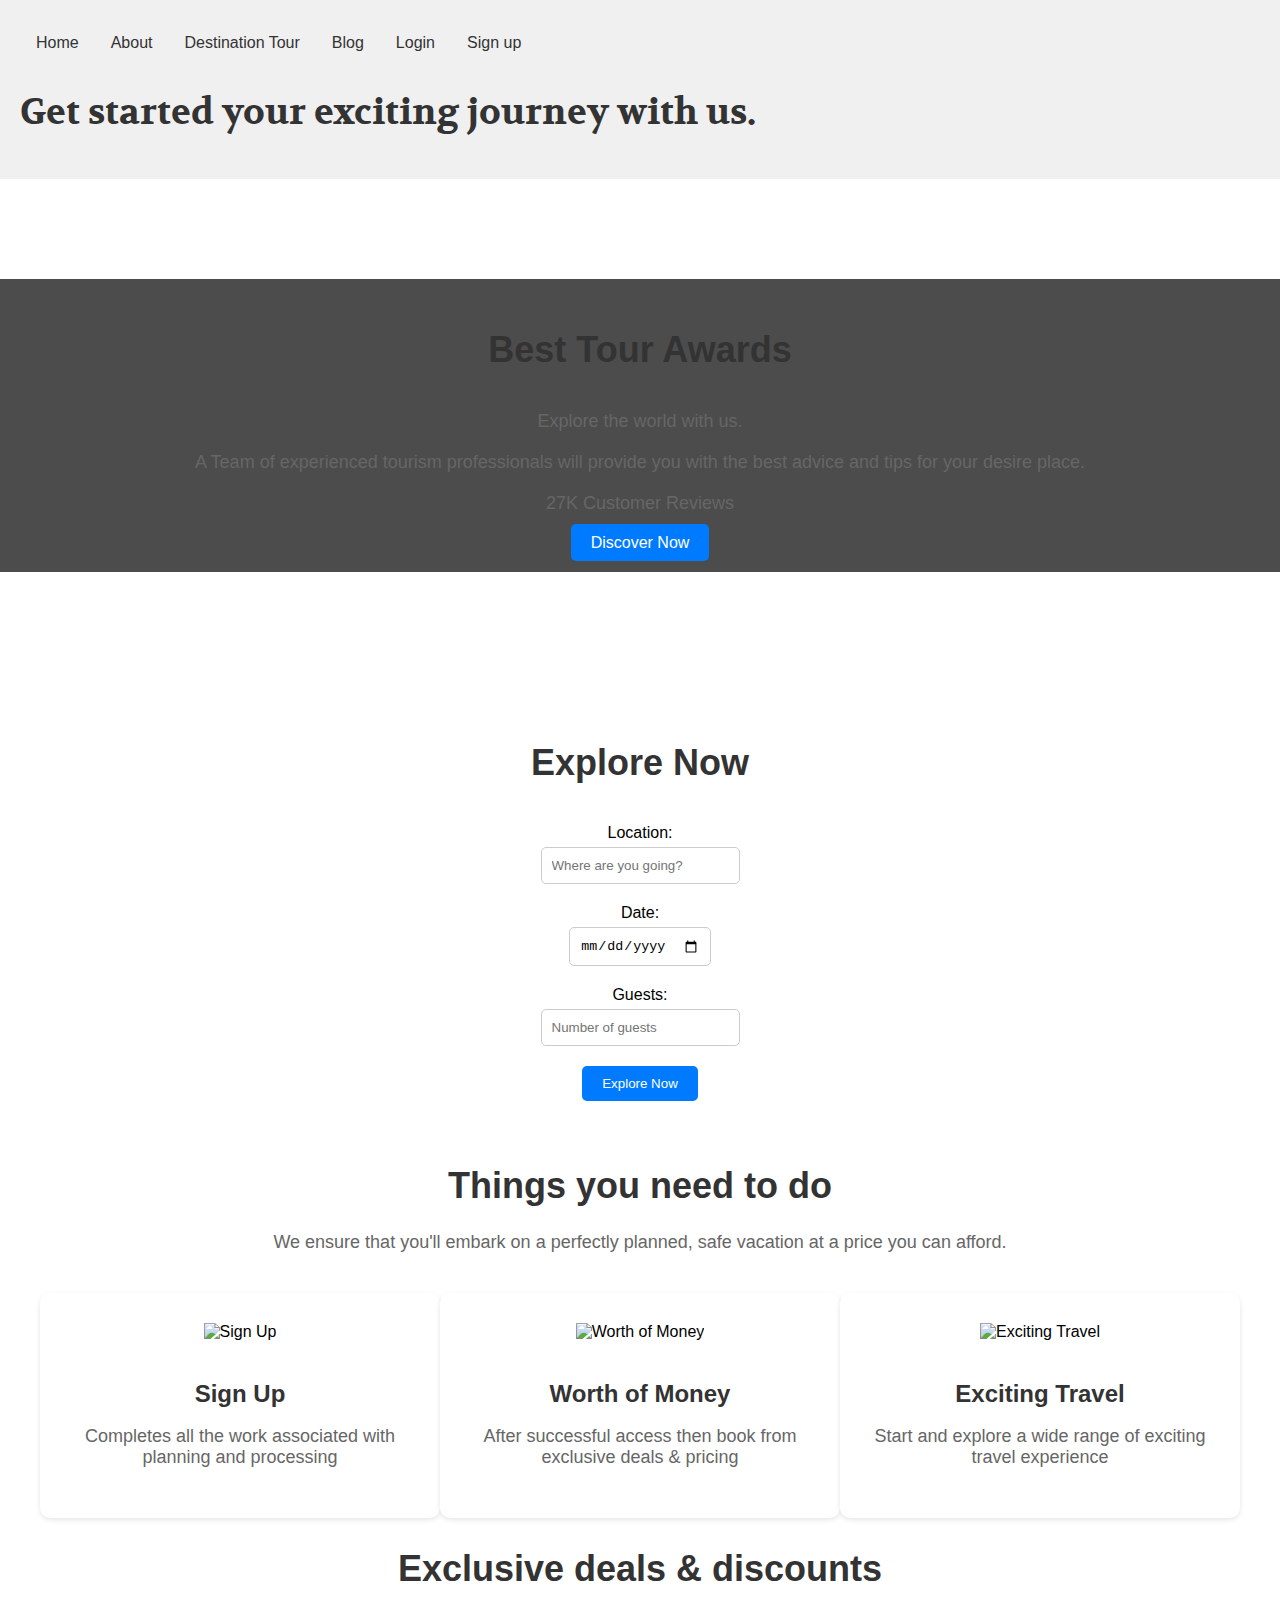
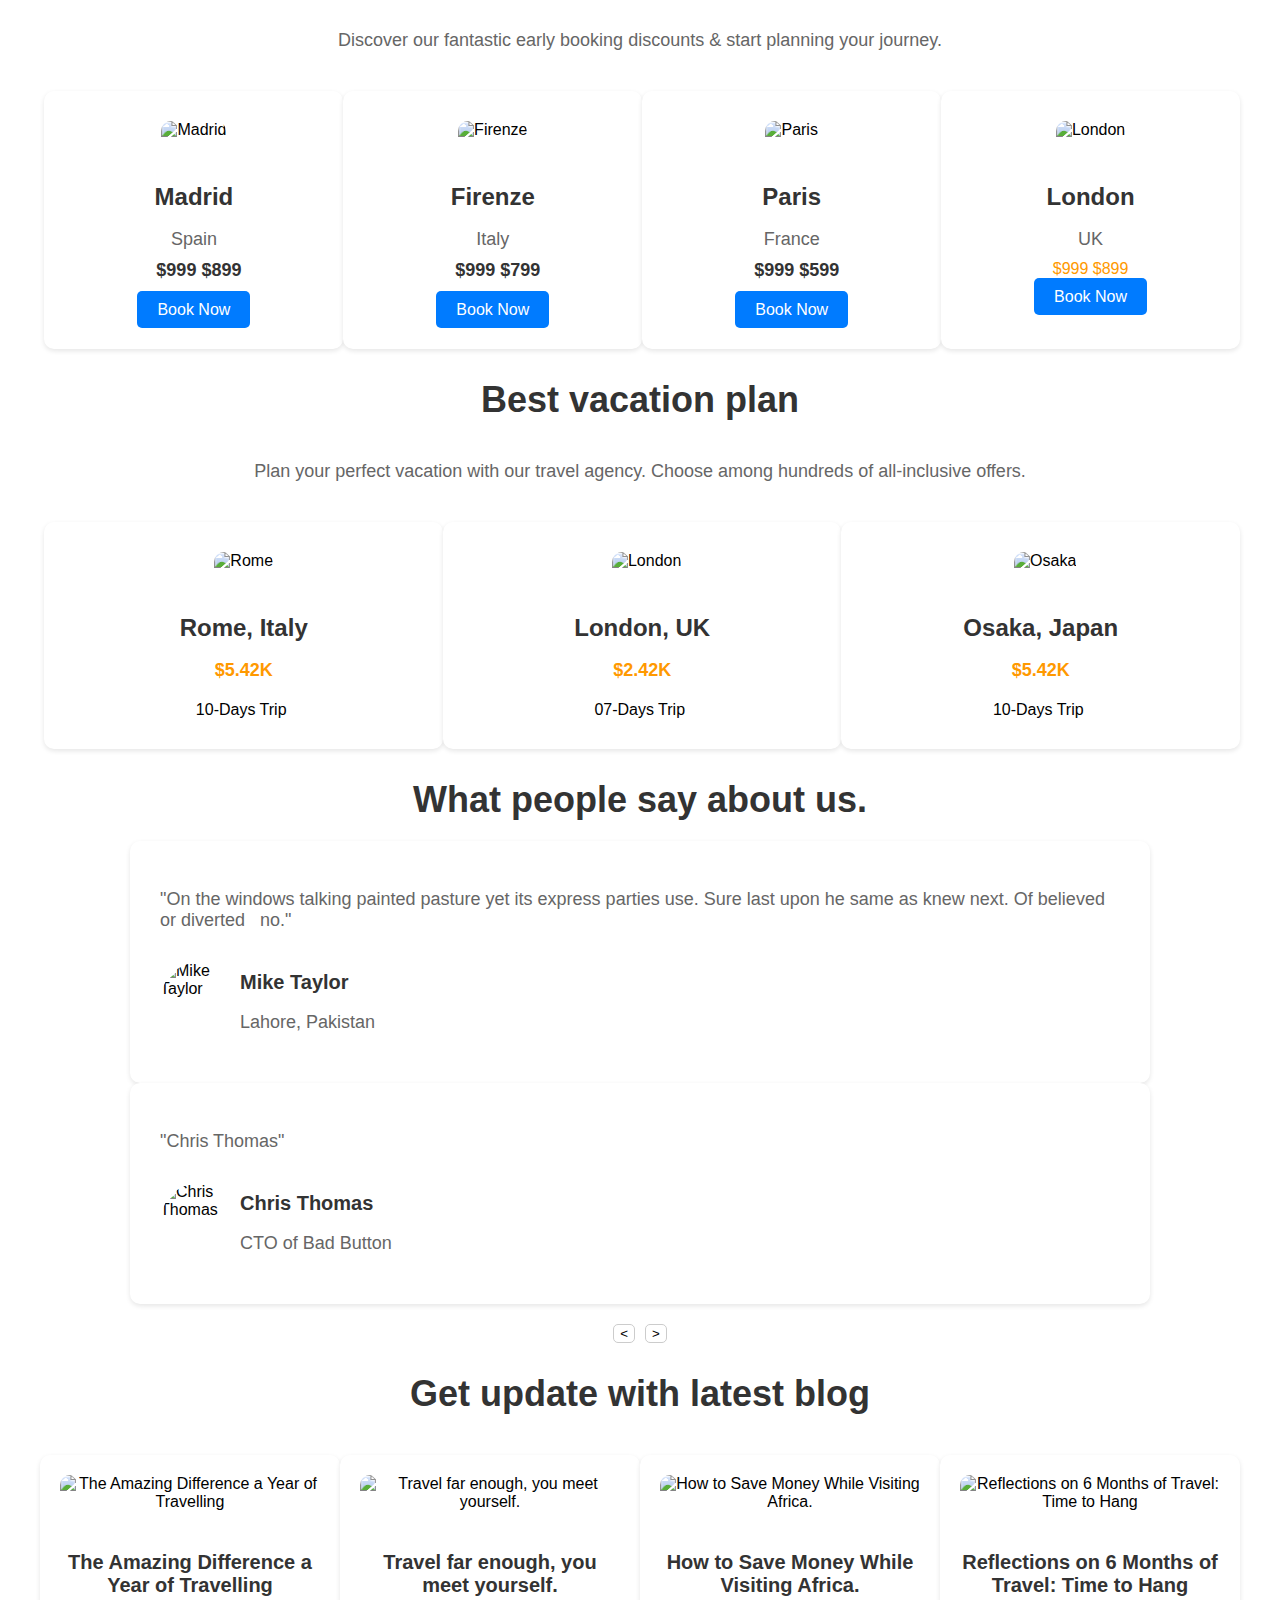
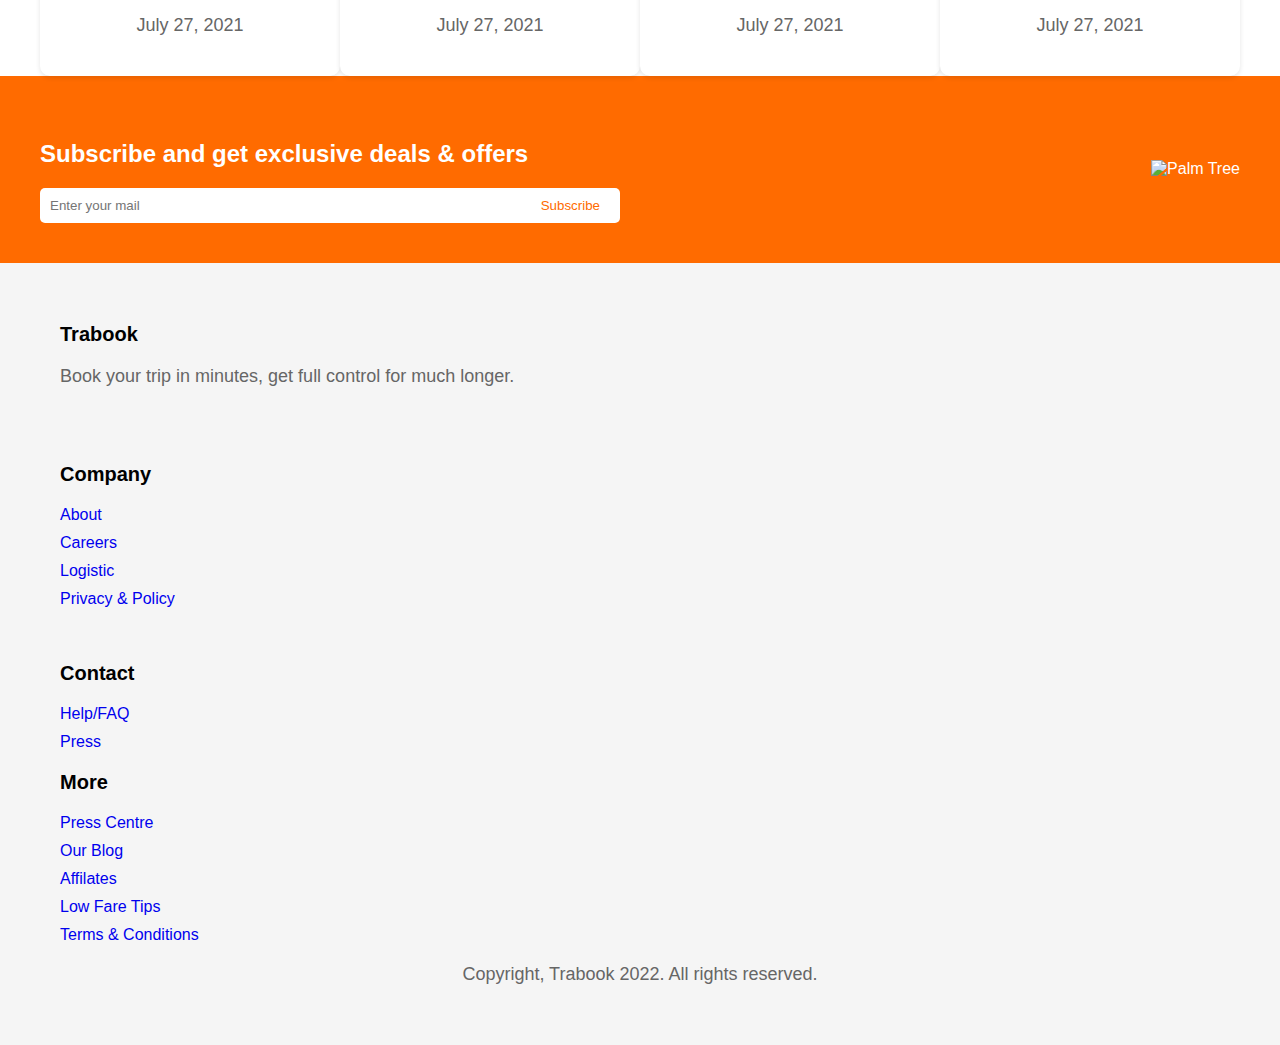
==== Travel-Landing.html @ ea7c5e72 "first commit" ====
<!DOCTYPE html>
<html lang="en">
<head>
    <meta charset="UTF-8">
    <meta name="viewport" content="width=device-width, initial-scale=1.0">
    <title>Travel Website</title>
    <link rel="preconnect" href="https://fonts.googleapis.com">
<link rel="preconnect" href="https://fonts.gstatic.com" crossorigin>
<link href="https://fonts.googleapis.com/css2?family=Volkhov:ital,wght@0,400;0,700;1,400;1,700&display=swap" rel="stylesheet">
    <link rel="stylesheet" href="style1.css">
</head>
<body>
    <header>
        <nav>
            <ul>
                <li><a href="#">Home</a></li>
                <li><a href="#">About</a></li>
                <li><a href="#">Destination Tour</a></li>
                <li><a href="#">Blog</a></li>
                <li><a href="#">Login</a></li>
                <li><a href="#">Sign up</a></li>
            </ul>
        </nav>
        <h1>Get started your exciting journey with us.</h1>
    </header>

    <section class="hero">
        <div class="hero-content">
            <h2>Best Tour Awards</h2>
            <p>Explore the world with us.</p>
            <p>A Team of experienced tourism professionals will provide you with the best advice and tips for your desire place.</p>
            <div class="stats">
                <p>27K Customer Reviews</p>
            </div>
            <a href="#" class="button">Discover Now</a>
        </div>
    </section>

    <section class="explore">
        <h2>Explore Now</h2>
        <div class="explore-item">
            <label for="location">Location:</label>
            <input type="text" id="location" placeholder="Where are you going?">
        </div>
        <div class="explore-item">
            <label for="date">Date:</label>
            <input type="date" id="date" placeholder="When you will go?">
        </div>
        <div class="explore-item">
            <label for="guests">Guests:</label>
            <input type="number" id="guests" placeholder="Number of guests">
        </div>
        <button>Explore Now</button>
    </section>

    

    <div class="container">
        <h1>Things you need to do</h1>
        <p>We ensure that you'll embark on a perfectly planned, safe vacation at a price you can afford.</p>
    
        <div class="card-container">
          <div class="card">
            <img src="sign-up-icon.svg" alt="Sign Up">
            <h2>Sign Up</h2>
            <p>Completes all the work associated with planning and processing</p>
          </div>
          <div class="card">
            <img src="worth-of-money-icon.svg" alt="Worth of Money">
            <h2>Worth of Money</h2>
            <p>After successful access then book from exclusive deals & pricing</p>
          </div>
          <div class="card">
            <img src="exciting-travel-icon.svg" alt="Exciting Travel">
            <h2>Exciting Travel</h2>
            <p>Start and explore a wide range of exciting travel experience</p>
          </div>
        </div>
      </div>



      <div class="container1">
        <h2>Exclusive deals & discounts</h2>
        <p>Discover our fantastic early booking discounts & start planning your journey.</p>
    
        <div class="card-container1">   
    
          <div class="card1">
            <img src="madrid.jpg" alt="Madrid">
            <h3>Madrid</h3>
            <p>Spain</p>
            <div class="rating1">
              <i class="fa fa-star"></i>
              <i class="fa fa-star"></i>
              <i class="fa fa-star"></i>
              <i class="fa fa-star"></i>
              <i class="fa fa-star-half-o"></i>
            </div>
            <div class="price">   
    
              <span>$999</span>
              <span>$899</span>
            </div>
            <a href="#" class="button">Book Now</a>
          </div>
    
          <div class="card1">
            <img src="firenze.jpg" alt="Firenze">
            <h3>Firenze</h3>
            <p>Italy</p>
            <div class="rating1">
              <i class="fa fa-star"></i>
              <i class="fa fa-star"></i>
              <i class="fa fa-star"></i>
              <i class="fa fa-star"></i>
              <i class="fa fa-star-half-o"></i>
            </div>
            <div class="price">   
    
              <span>$999</span>
              <span>$799</span>
            </div>
            <a href="#" class="button">Book Now</a>
          </div>
    
          <div class="card1">
            <img src="paris.jpg" alt="Paris">
            <h3>Paris</h3>
            <p>France</p>
            <div class="rating1">
              <i class="fa fa-star"></i>
              <i class="fa fa-star"></i>
              <i class="fa fa-star"></i>
              <i class="fa fa-star"></i>
              <i class="fa fa-star-half-o"></i>
            </div>
            <div class="price">   
    
              <span>$999</span>
              <span>$599</span>
            </div>
            <a href="#" class="button">Book Now</a>
          </div>
    
          <div class="card1">
            <img src="london.jpg" alt="London">
            <h3>London</h3>
            <p>UK</p>
            <div class="rating1">
              <span>$999</span>
              <span>$899</span>
            </div>
            <a href="#" class="button">Book Now</a>
          </div>
        </div>
      </div>


      <div class="container2">
        <h2>Best vacation plan</h2>
        <p>Plan your perfect vacation with our travel agency. Choose among hundreds of all-inclusive offers.</p>
    
        <div class="card-container2">   
    
          <div class="card2">
            <img src="rome.jpg" alt="Rome">
            <h3>Rome, Italy</h3>
            <p>$5.42K</p>
            <div class="details">
              <i class="fa fa-plane"></i> 10-Days Trip
              <div class="rating2">
                <i class="fa fa-star"></i>
                <i class="fa fa-star"></i>
                <i class="fa fa-star"></i>
                <i class="fa fa-star"></i>
                <i class="fa fa-star-half-o"></i>
              </div>
            </div>
          </div>
    
          <div class="card2">   
    
            <img src="london.jpg" alt="London">
            <h3>London, UK</h3>
            <p>$2.42K</p>
            <div class="details">
              <i class="fa fa-plane"></i> 07-Days Trip
              <div class="rating2">
                <i class="fa fa-star"></i>
                <i class="fa fa-star"></i>
                <i class="fa fa-star"></i>
                <i class="fa fa-star"></i>
                <i class="fa fa-star-half-o"></i>
              </div>
            </div>
          </div>
    
          <div class="card2">   
    
            <img src="osaka.jpg" alt="Osaka">
            <h3>Osaka, Japan</h3>
            <p>$5.42K</p>
            <div class="details">
              <i class="fa fa-plane"></i> 10-Days Trip
              <div class="rating2">
                <i class="fa fa-star"></i>
                <i class="fa fa-star"></i>
                <i class="fa fa-star"></i>
                <i class="fa fa-star"></i>
                <i class="fa fa-star-half-o"></i>
              </div>
            </div>
          </div>
        </div>
      </div>


      <div class="container3">
        <h2>What people say about us.</h2>
    
        <div class="testimonial">
          <div class="testimonial-text">
            <p>"On the windows talking painted pasture yet its express parties use. Sure last upon he same as knew next. Of believed or diverted   
     no."</p>
          </div>
          <div class="testimonial-author">
            <img src="mike-taylor.jpg" alt="Mike Taylor">
            <div class="author-info">
              <h3>Mike Taylor</h3>
              <p>Lahore, Pakistan</p>
            </div>
          </div>
        </div>
    
        <div class="testimonial">
          <div class="testimonial-text">
            <p>"Chris Thomas"</p>
          </div>
          <div class="testimonial-author">
            <img src="chris-thomas.jpg" alt="Chris Thomas">
            <div class="author-info">
              <h3>Chris Thomas</h3>
              <p>CTO of Bad Button</p>
            </div>
          </div>
        </div>
    
        <div class="pagination">
          <button class="prev">&lt;</button>
          <button class="next">&gt;</button>
        </div>
      </div>



      <div class="container4">
        <h2>Get update with latest blog</h2>
    
        <div class="blog-posts">
          <div class="blog-post">
            <img src="image1.jpg" alt="The Amazing Difference a Year of Travelling">
            <h3>The Amazing Difference a Year of Travelling</h3>
            <p>July 27, 2021</p>
          </div>
    
          <div class="blog-post">
            <img src="image2.jpg" alt="Travel far enough, you meet yourself.">
            <h3>Travel far enough, you meet yourself.</h3>
            <p>July 27, 2021</p>
          </div>
    
          <div class="blog-post">
            <img src="image3.jpg" alt="How to Save Money While Visiting Africa.">
            <h3>How to Save Money While Visiting Africa.</h3>
            <p>July 27, 2021</p>
          </div>
    
          <div class="blog-post">
            <img src="image4.jpg" alt="Reflections on 6 Months of Travel: Time to Hang">
            <h3>Reflections on 6 Months of Travel: Time to Hang</h3>
            <p>July 27, 2021</p>
          </div>
        </div>
      </div>

      <header class="header1">
        <div class="subscribe-banner">
          <div class="banner-content">
            <h3>Subscribe and get exclusive deals & offers</h3>
            <form>
              <input type="email" placeholder="Enter your mail">
              <button type="submit">Subscribe</button>
            </form>
          </div>
          <div class="banner-image">
            <img src="palm-tree.png" alt="Palm Tree">
          </div>
        </div>
      </header>
    
      <footer>
        <div class="container5">
          <div class="footer-section">
            <h3>Trabook</h3>
            <p>Book your trip in minutes, get full control for much longer.</p>
            <div class="social-icons">
              <a href="#"><i class="fab fa-facebook-f"></i></a>
              <a href="#"><i class="fab fa-twitter"></i></a>
              <a href="#"><i class="fab fa-instagram"></i></a>   
    
            </div>
          </div>
    
          <div class="footer-section">   
    
            <h3>Company</h3>
            <ul>
              <li><a href="#">About</a></li>
              <li><a href="#">Careers</a></li>
              <li><a href="#">Logistic</a></li>
              <li><a href="#">Privacy & Policy</a></li>
            </ul>
          </div>
    
          <div class="footer-section">   
    
            <h3>Contact</h3>
            <ul>
              <li><a href="#">Help/FAQ</a></li>
              <li><a href="#">Press</a></li>
            </ul>
          </div>
    
          <div class="footer-section">
            <h3>More</h3>
            <ul>
              <li><a href="#">Press Centre</a></li>
              <li><a href="#">Our Blog</a></li>
              <li><a href="#">Affilates</a></li>
              <li><a href="#">Low Fare Tips</a></li>
              <li><a href="#">Terms & Conditions</a></li>
            </ul>
          </div>
    
          <div class="copyright">
            <p>Copyright, Trabook 2022. All rights reserved.</p>
          </div>
        </div>
      </footer>

</body>
</html>
---- style1.css ----
/* Basic Styling */
body {
    font-family: Arial, sans-serif;
    margin: 0;
    padding: 0;
}

header {
    background-color: #f0f0f0;
    padding: 20px;
}
header h1{
    font-family: "Volkhov", serif;
}
nav {

}
nav ul {
    list-style: none;
    margin: 0;
    padding: 0;
    overflow: hidden;
}

nav li {
    float: left;
}

nav a {
    display: block;
    color: #333;
    text-align: center;
    padding: 14px 16px;
    text-decoration: none;
}

.hero {
    background-image: url('your-hero-image.jpg'); /* Replace with your image */
    background-size: cover;
    background-position: center;
    padding: 100px 0;
    text-align: center;
    color: #fff;
}

.hero-content {
    background-color: rgba(0, 0, 0, 0.7);
    padding: 20px;
}

.stats {
    margin-top: 20px;
}

.button {
    background-color: #007bff;
    color: #fff;
    padding: 10px 20px;
    border: none;
    border-radius: 5px;
    text-decoration: none;
}

.explore {
    padding: 40px;
    text-align: center;
}

.explore-item {
    margin-bottom: 20px;
}

.explore-item label {
    display: block;
    margin-bottom: 5px;
}

.explore-item input {
    padding: 10px;
    border: 1px solid #ccc;
    border-radius: 5px;
}

.explore button {
    background-color: #007bff;
    color: #fff;
    padding: 10px 20px;
    border: none;
    border-radius: 5px;
    cursor: pointer;
}
.container {
    max-width: 1200px;
    margin: 0 auto;
    padding:   
   40px;
    text-align: center;
  }
  
  h1 {
    font-size: 36px;
    font-weight: bold;
    color: #333;
  }
  
  p {
    font-size: 18px;
    color: #666;
    margin-bottom: 20px;
  }
  
  .card-container {
    display: flex;
    justify-content: space-between;
    margin-top: 40px;
  }
  
  .card {
    background-color: #fff;
    border-radius: 10px;
    box-shadow: 0 2px 5px rgba(0, 0, 0, 0.1);
    padding: 30px;
    text-align: center;
    width: 30%;
  }
  
  .card img {
    width: 80px;
    height: 80px;
    margin-bottom: 20px;
  }
  
  .card h2 {
    font-size: 24px;
    font-weight: bold;
    color: #333;
    margin-bottom: 10px;
  }



    .container1 {
    max-width: 1200px;
    margin: 0 auto;
    padding:   
   40px;
    text-align: center;
  }
  .container1 h2 {
    font-size: 36px;
    font-weight: bold;
    color: #333;
  }

  .container1 p {
    font-size: 18px;
    color: #666;
    margin-bottom: 20px;
  }
  .card-container1 {
    display: flex;
    justify-content: space-between;
    margin-top: 40px;
  }
  
  .card1 {
    background-color: #fff;
    border-radius: 10px;
    box-shadow: 0 2px 5px rgba(0, 0, 0, 0.1);
    padding: 30px;
    text-align: center;
    width: 23%;
  }
  .card1 img {
    width: 100%;
    height: 200px;
    object-fit: cover;
    border-radius: 10px 10px 0 0;
    margin-bottom: 20px;
  }
  
  .card1 h3 {
    font-size: 24px;
    font-weight: bold;
    color: #333;
    margin-bottom: 10px;
  }
  
  .card1 p {
    color: #666;
    margin-bottom: 10px;
  }
  
  .rating1 {
    color: #ff9900;
    margin-bottom: 10px;
  }
  
  .price {
    font-size: 18px;
    font-weight: bold;
    color: #333;
    margin-bottom: 20px;
  }



  .container2 {
    max-width: 1200px;
    margin: 0 auto;
    padding:   
   40px;
    text-align: center;
  }
  
  .container2  h2 {
    font-size: 36px;
    font-weight: bold;
    color: #333;
  }
  
  .container2  p {
    font-size: 18px;
    color: #666;
    margin-bottom: 20px;
  }
  
  .card-container2 {
    display: flex;
    justify-content: space-between;
    margin-top: 40px;
  }
  
  .card2 {
    background-color: #fff;
    border-radius: 10px;
    box-shadow: 0 2px 5px rgba(0, 0, 0, 0.1);
    padding: 30px;
    text-align: center;
    width: 30%;
  }
  
  .card2 img {
    width: 100%;
    height: 200px;
    object-fit: cover;
    border-radius: 10px 10px 0 0;
    margin-bottom: 20px;
  }
  
  .card2 h3 {
    font-size: 24px;
    font-weight: bold;
    color: #333;
    margin-bottom: 10px;
  }
  
  .card2 p {
    font-size: 18px;
    font-weight: bold;
    color: #ff9900;
    margin-bottom: 20px;
  }
  
  .details {
    display: flex;
    justify-content: space-between;
    align-items: center;
  }
  
  .details i {
    color: #666;
    margin-right: 5px;
  }
  
  .rating2 {
    color: #ff9900;
  }
  
  .rating2 i {
    margin-right: 2px;
  }



  .container3 {
    max-width: 1200px;
    margin: 0 auto;
    padding:   
   40px;
    text-align: center;
  }
  
  .container3 h2 {
    font-size: 36px;
    font-weight: bold;
    color: #333;
    margin-bottom: 20px;
  }
  
  .testimonial {
    background-color: #fff;
    border-radius: 10px;
    box-shadow: 0 2px 5px rgba(0, 0, 0, 0.1);
    padding: 30px;
    text-align: left;
    width: 80%;
    margin: 0 auto;
  }
  
  .testimonial-text {
    margin-bottom: 20px;
  }
  
  .testimonial-text p {
    font-size: 18px;
    color: #666;
  }
  
  .testimonial-author {
    display: flex;
    align-items: center;
  }
  
  .testimonial-author img {
    width: 80px;
    height: 80px;
    border-radius: 50%;
    margin-right:   
   20px;
  }
  
  .author-info h3 {
    font-size: 20px;
    font-weight: bold;
    color: #333;
    margin-bottom: 5px;
  }
  
  .author-info p {
    color: #666;
  }
  
  .pagination {
    display: flex;
    justify-content: center;
    margin-top: 20px;
  }
  
  .pagination button {
    background-color: #fff;
    border: 1px solid #ccc;
    border-radius: 5px;   
     padding: 10px 20px;
    cursor: pointer;
    margin: 0 5px;
  }
  
  .pagination button:hover {
    background-color: #f0f0f0;
  }



  .container4 {
    max-width: 1200px;
    margin: 0 auto;
    padding:   
   40px;
    text-align: center;
  }
  
  h2 {
    font-size: 36px;
    font-weight: bold;
    color: #333;
    margin-bottom: 40px;
  }
  
  .blog-posts {
    display: flex;
    justify-content: space-between;
  }
  
  .blog-post {
    background-color: #fff;
    border-radius: 10px;
    box-shadow: 0 2px 5px rgba(0, 0, 0, 0.1);
    padding: 20px;
    text-align: center;
    width: 23%;
  }
  
  .blog-post img {
    width: 100%;
    height: 200px;
    object-fit: cover;
    border-radius: 10px 10px 0 0;
    margin-bottom: 20px;
  }
  
  .blog-post h3 {
    font-size: 20px;
    font-weight: bold;
    color: #333;
    margin-bottom: 10px;
  }
  
  .blog-post p {
    color: #666;
  }

  .header1 {
    background-color: #FF6B00;
    color: #fff;
    padding: 20px;
  }
  
  .subscribe-banner {
    display: flex;
    justify-content: space-between;
    align-items: center;
  }
  
  .banner-content {
    flex: 1;
    padding: 20px;
  }
  
  .banner-content h3 {
    font-size: 24px;
    margin-bottom: 20px;
  }
  
  .banner-content form {
    display: flex;
  }
  
  .banner-content input[type="email"] {
    flex: 1;
    padding: 10px;
    border: none;
    border-radius: 5px 0 0 5px;
  }
  
  .banner-content button {
    background-color: #fff;
    color: #FF6B00;
    border: none;
    border-radius: 0 5px 5px 0;
    padding: 10px 20px;
    cursor: pointer;
  }
  
  .banner-image {
    flex: 1;
    text-align: right;
    padding: 20px;
  }
  
  footer {
    background-color: #F5F5F5;
    padding: 40px;
  }
  
  .container5 {
    max-width: 1200px;
    margin: 0 auto;
  }
  
  .footer-section {
    flex: 1;
    margin: 0 20px;
  }
  
  .footer-section h3 {
    font-size: 20px;
    font-weight: bold;
    margin-bottom: 20px;
  }
  
  .footer-section ul {
    list-style: none;
    padding: 0;
  }
  
  .footer-section ul li {
    margin-bottom: 10px;
  }
  
  .footer-section ul li a {
    color:   
   #333;
    text-decoration: none;
  }
  
  .social-icons {
    margin-top: 20px;
  }
  
  .social-icons a {
    color: #333;
    margin-right: 10px;
  }
  
  .copyright {
    text-align: center;
    margin-top: 20px;
  }
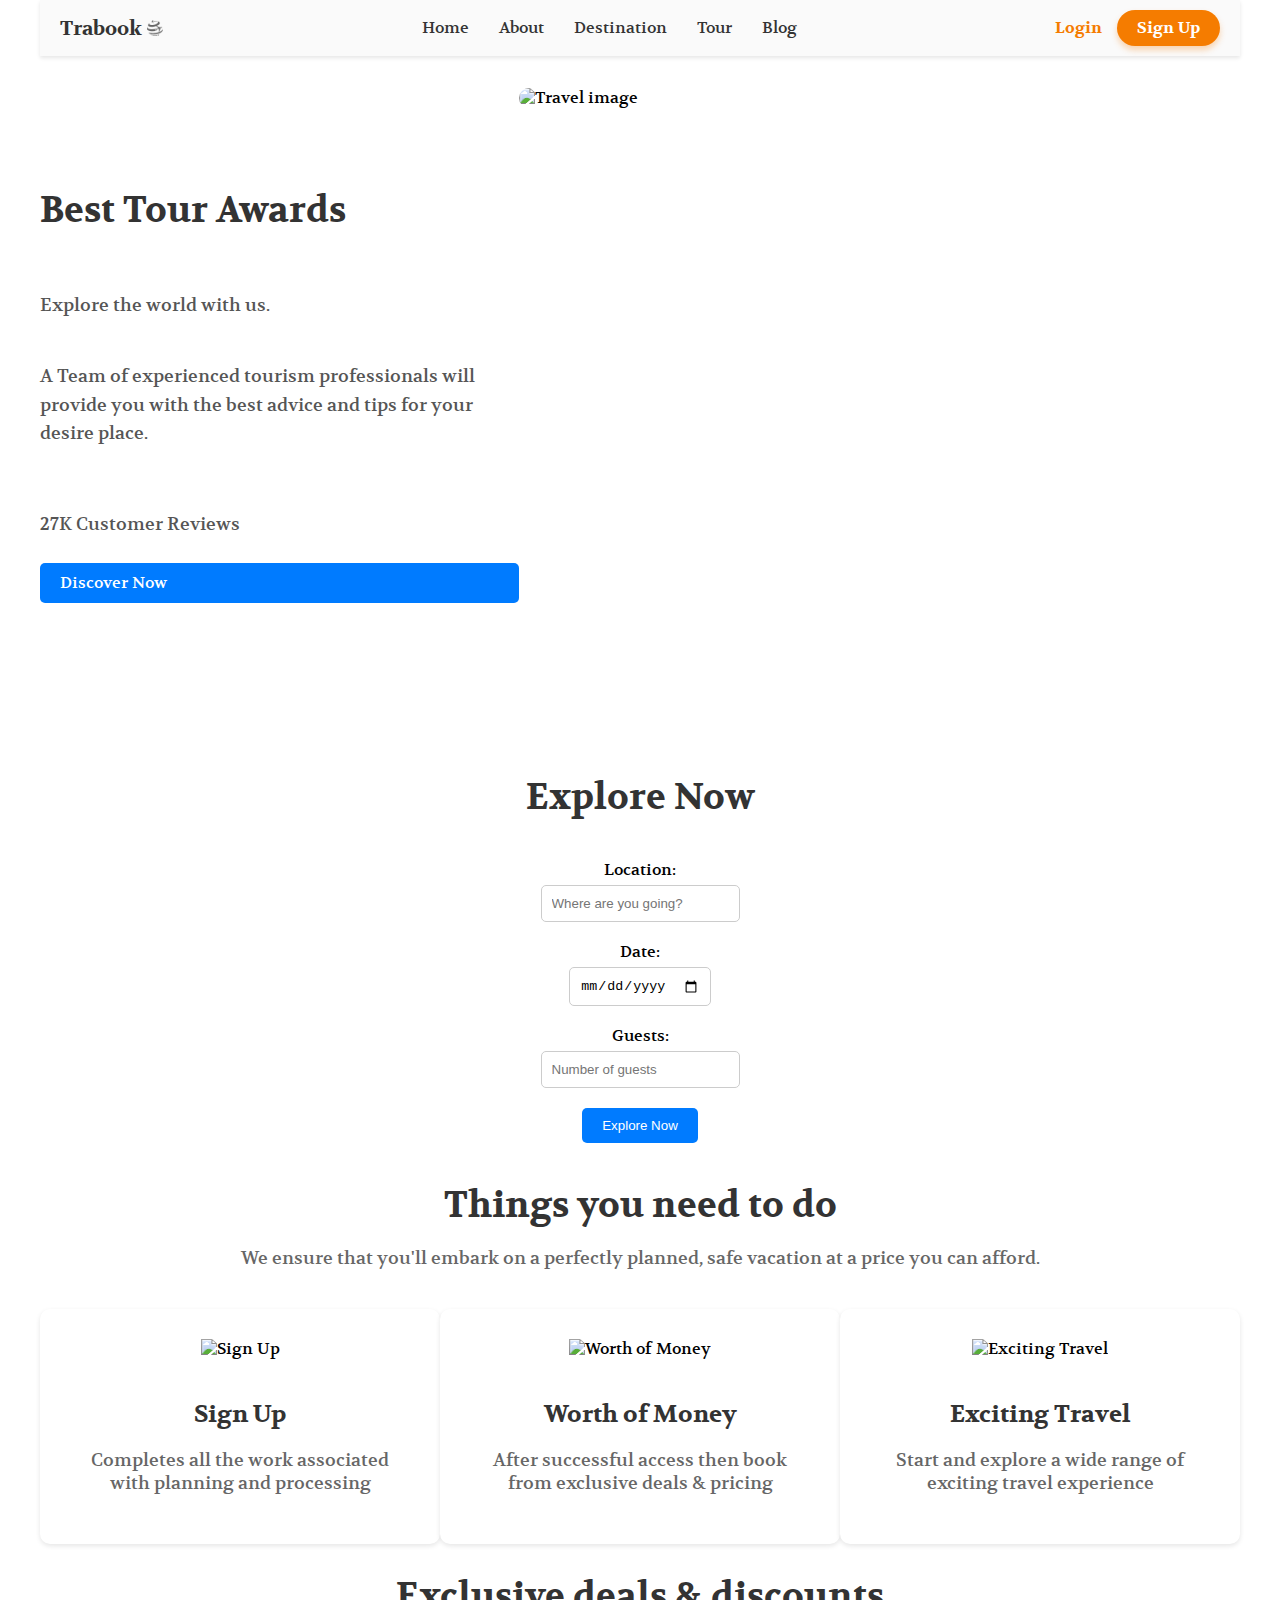
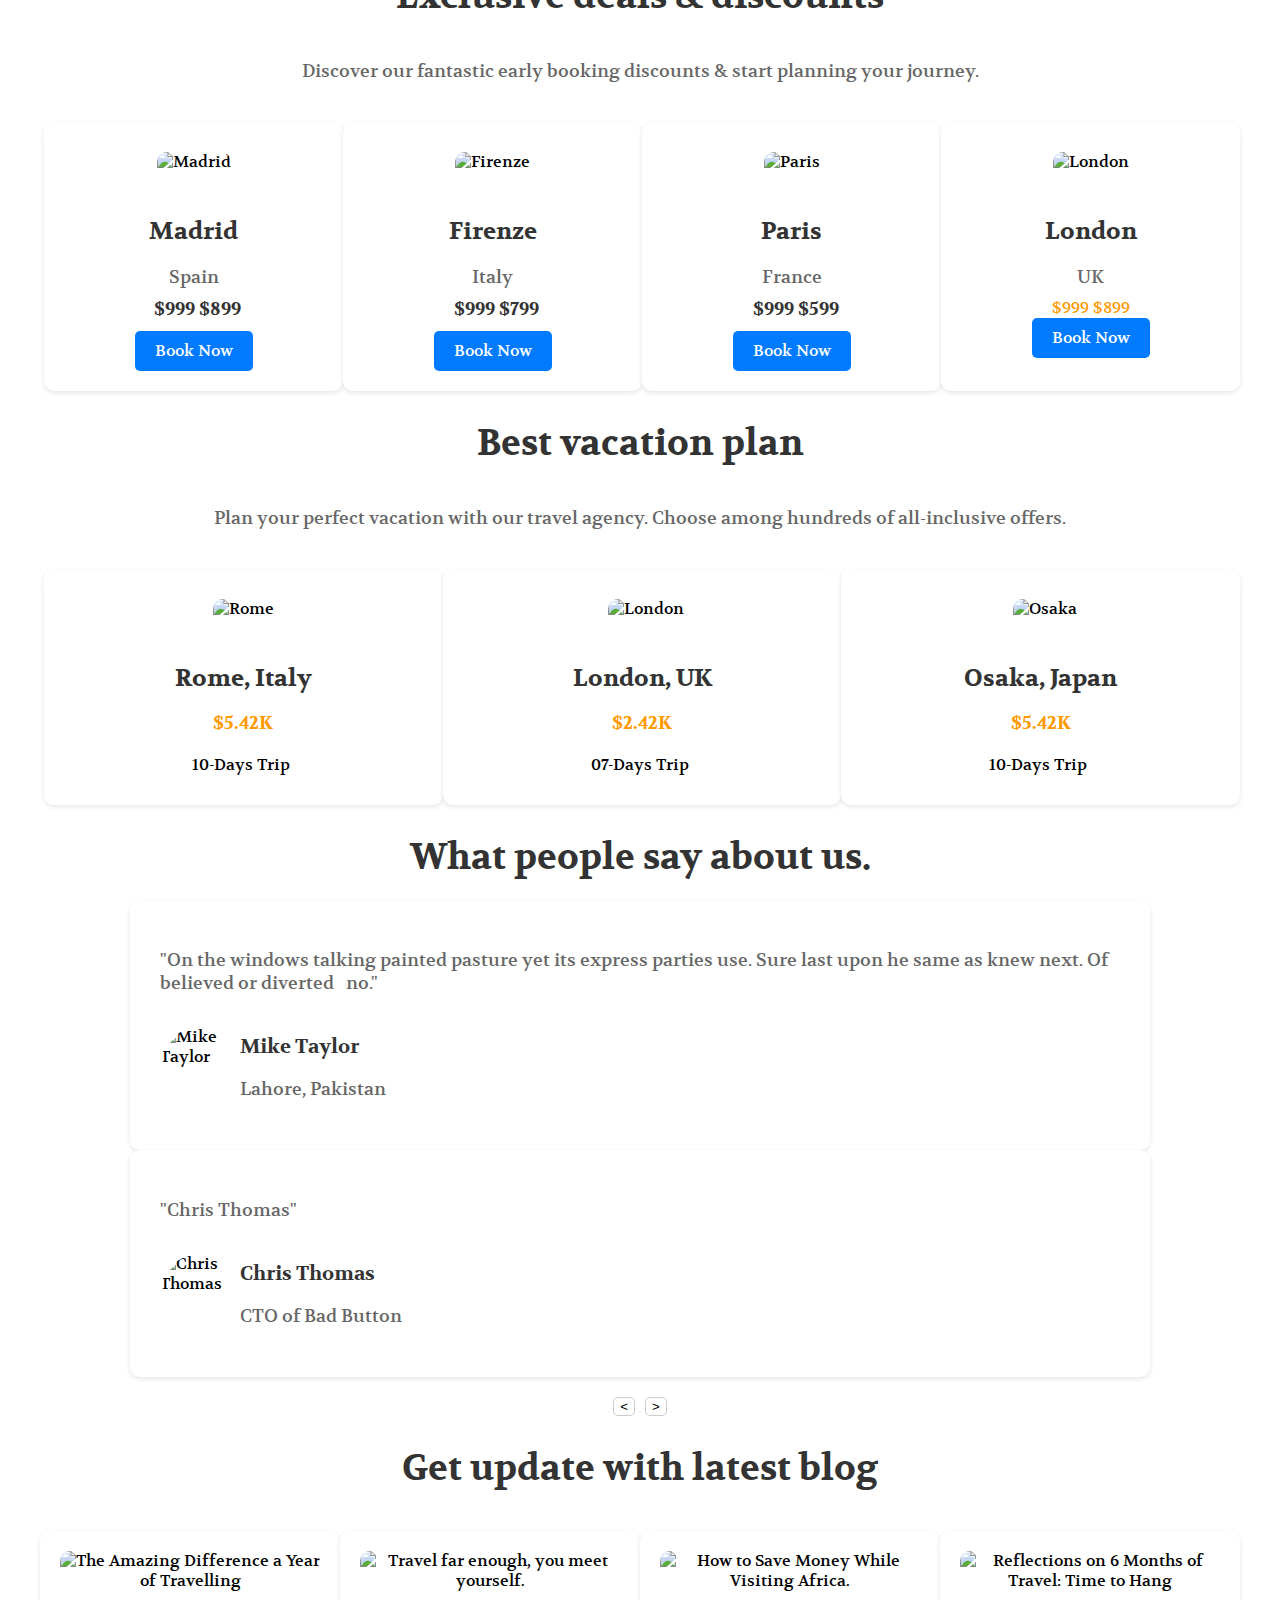
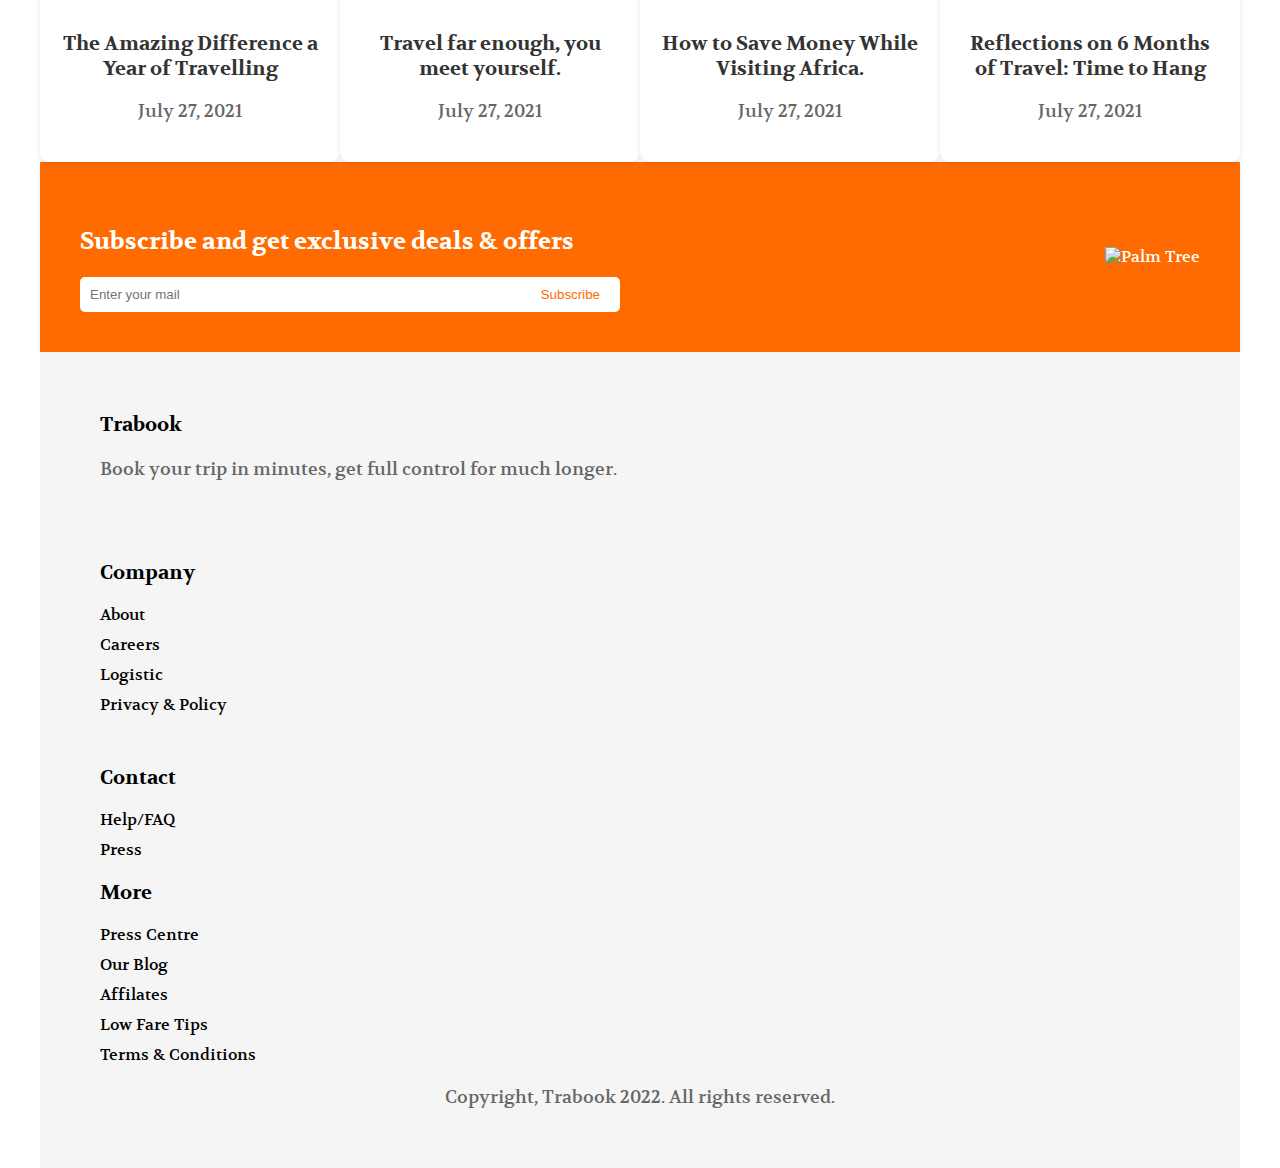
==== commit b6a454f0: "Updated Header section" ====
--- a/Travel-Landing.html
+++ b/Travel-Landing.html
@@ -10,20 +10,35 @@
     <link rel="stylesheet" href="style1.css">
 </head>
 <body>
-    <header>
-        <nav>
-            <ul>
-                <li><a href="#">Home</a></li>
-                <li><a href="#">About</a></li>
-                <li><a href="#">Destination Tour</a></li>
-                <li><a href="#">Blog</a></li>
-                <li><a href="#">Login</a></li>
-                <li><a href="#">Sign up</a></li>
-            </ul>
-        </nav>
-        <h1>Get started your exciting journey with us.</h1>
-    </header>
-
+  <div class="page-wrapper">
+
+  <header>
+    <nav class="navbar">
+        <!-- Logo Section -->
+        <div class="logo">
+          <span>Trabook</span>
+          <img src="Vector.png" alt="Trabook Icon" class="logo-icon">
+      </div>
+
+        <!-- Navigation Links -->
+        <ul class="nav-items">
+            <li><a href="#">Home</a></li>
+            <li><a href="#">About</a></li>
+            <li><a href="#">Destination</a></li>
+            <li><a href="#">Tour</a></li>
+            <li><a href="#">Blog</a></li>
+        </ul>
+
+        <!-- Authentication Links -->
+        <div class="auth-links">
+            <a href="#" class="login">Login</a>
+            <a href="#" class="signup">Sign Up</a>
+        </div>
+    </nav>
+</header>
+
+<!-- Hero Content -->
+ 
     <section class="hero">
         <div class="hero-content">
             <h2>Best Tour Awards</h2>
@@ -34,8 +49,13 @@
             </div>
             <a href="#" class="button">Discover Now</a>
         </div>
+        <div class="hero-image">
+          <img src="image.png" alt="Travel image">
+      </div>
     </section>
 
+
+<!-- Explore Section -->
     <section class="explore">
         <h2>Explore Now</h2>
         <div class="explore-item">
@@ -348,6 +368,6 @@
           </div>
         </div>
       </footer>
-
+    </div>
 </body>
 </html>--- a/style1.css
+++ b/style1.css
@@ -1,52 +1,168 @@
 /* Basic Styling */
-body {
-    font-family: Arial, sans-serif;
+body, ul, li, h1, a {
+  font-family: "Volkhov", serif;
+  font-weight: 400;
+  font-style: normal;
     margin: 0;
     padding: 0;
-}
-
+    list-style: none;
+  text-decoration: none;
+  color: inherit;
+}
+
+.page-wrapper {
+  max-width: 1200px;
+  margin: 0 auto;  /* Center page content */
+  padding: 0 2rem;  /* Add space on the left and right */
+}
+/* General Reset */
 header {
-    background-color: #f0f0f0;
-    padding: 20px;
-}
-header h1{
-    font-family: "Volkhov", serif;
-}
-nav {
-
-}
-nav ul {
-    list-style: none;
-    margin: 0;
-    padding: 0;
-    overflow: hidden;
-}
-
-nav li {
-    float: left;
-}
-
-nav a {
-    display: block;
-    color: #333;
-    text-align: center;
-    padding: 14px 16px;
-    text-decoration: none;
+  background-color: #fafafa; /* Light gray background */
+  padding: 10px 20px;
+  box-shadow: 0px 2px 4px rgba(0, 0, 0, 0.1); /* Subtle shadow */
+}
+
+/* Navbar Layout */
+.navbar {
+  display: flex;
+  align-items: center;
+  justify-content: space-between;
+}
+
+/* Logo Section */
+.logo {
+  display: flex;
+  align-items: center;
+  gap: 5px; /* Adjust space between "Trabook" text and icon */
+}
+
+.logo span {
+  font-size: 20px;
+  font-weight: bold;
+  color: #333;
+}
+
+.logo-icon {
+  width: 16px; /* Reduced icon size */
+  height: 16px;
+}
+
+/* Navigation Items */
+.nav-items {
+  display: flex;
+  justify-content: center;
+  gap: 30px; /* Space between links */
+}
+
+.nav-items li a {
+  font-size: 16px;
+  color: #333;
+  transition: color 0.3s ease;
+}
+
+.nav-items li a:hover {
+  color: #f57c00; /* Orange hover effect */
+}
+
+/* Authentication Links */
+.auth-links {
+  display: flex;
+  align-items: center;
+  gap: 15px;
+}
+
+.auth-links .login {
+  font-size: 16px;
+  color: #f57c00; /* Orange text */
+  font-weight: bold;
+  transition: color 0.3s ease;
+}
+
+.auth-links .login:hover {
+  text-decoration: underline; /* Optional hover effect */
+}
+
+.auth-links .signup {
+  font-size: 16px;
+  color: #fff;
+  background-color: #f57c00; /* Orange button */
+  font-weight: bold;
+  padding: 8px 20px;
+  border: none;
+  border-radius: 20px;
+  box-shadow: 0px 4px 6px rgba(245, 124, 0, 0.3); /* Subtle button shadow */
+  transition: background-color 0.3s ease, transform 0.2s;
+}
+
+.auth-links .signup:hover {
+  background-color: #d46900; /* Darker orange on hover */
+  transform: translateY(-2px); /* Slight hover lift */
+}
+
+
+/* Hero Text */
+header h1 {
+  margin-top: 20px;
+  text-align: center;
+  font-size: 24px;
+  color: #333;
 }
 
 .hero {
-    background-image: url('your-hero-image.jpg'); /* Replace with your image */
-    background-size: cover;
-    background-position: center;
-    padding: 100px 0;
-    text-align: center;
-    color: #fff;
-}
-
+    display: flex; /* Makes content and image align horizontally */
+    justify-content: space-between; /* Adds space between content and image */
+    align-items: center; /* Vertically aligns content and image */
+    padding: 2rem 0; /* Adds spacing around the section */
+}
+
+/* Hero Content */
 .hero-content {
-    background-color: rgba(0, 0, 0, 0.7);
-    padding: 20px;
-}
+    width: 521px; /* Fixed width for the content */
+    height: 486px; /* Fixed height for the content */
+    display: flex;
+    flex-direction: column; /* Stack content vertically */
+    justify-content: center; /* Center-align vertically */
+}
+
+.hero-content h1 {
+    font-size: 2.5rem;
+    margin-bottom: 1rem;
+}
+
+.hero-content p {
+    margin-bottom: 1.5rem;
+    line-height: 1.6;
+    color: #555;
+}
+
+.hero-content .highlight {
+    color: orange;
+    font-weight: bold;
+}
+
+.discover-btn {
+    padding: 0.8rem 1.5rem;
+    font-size: 1rem;
+    background-color: orange;
+    color: white;
+    border: none;
+    border-radius: 5px;
+    cursor: pointer;
+}
+
+/* Hero Image */
+.hero-image {
+    width: 785px; /* Fixed width for the image container */
+    height: 585px; /* Fixed height for the image container */
+}
+
+.hero-image img {
+    width: 100%; /* Makes the image fill the container */
+    height: 100%; /* Ensures image fits within the specified height */
+    object-fit: cover; /* Ensures proper scaling without distortion */
+    border-radius: 10px; /* Optional: Adds rounded corners */
+}
+
 
 .stats {
     margin-top: 20px;
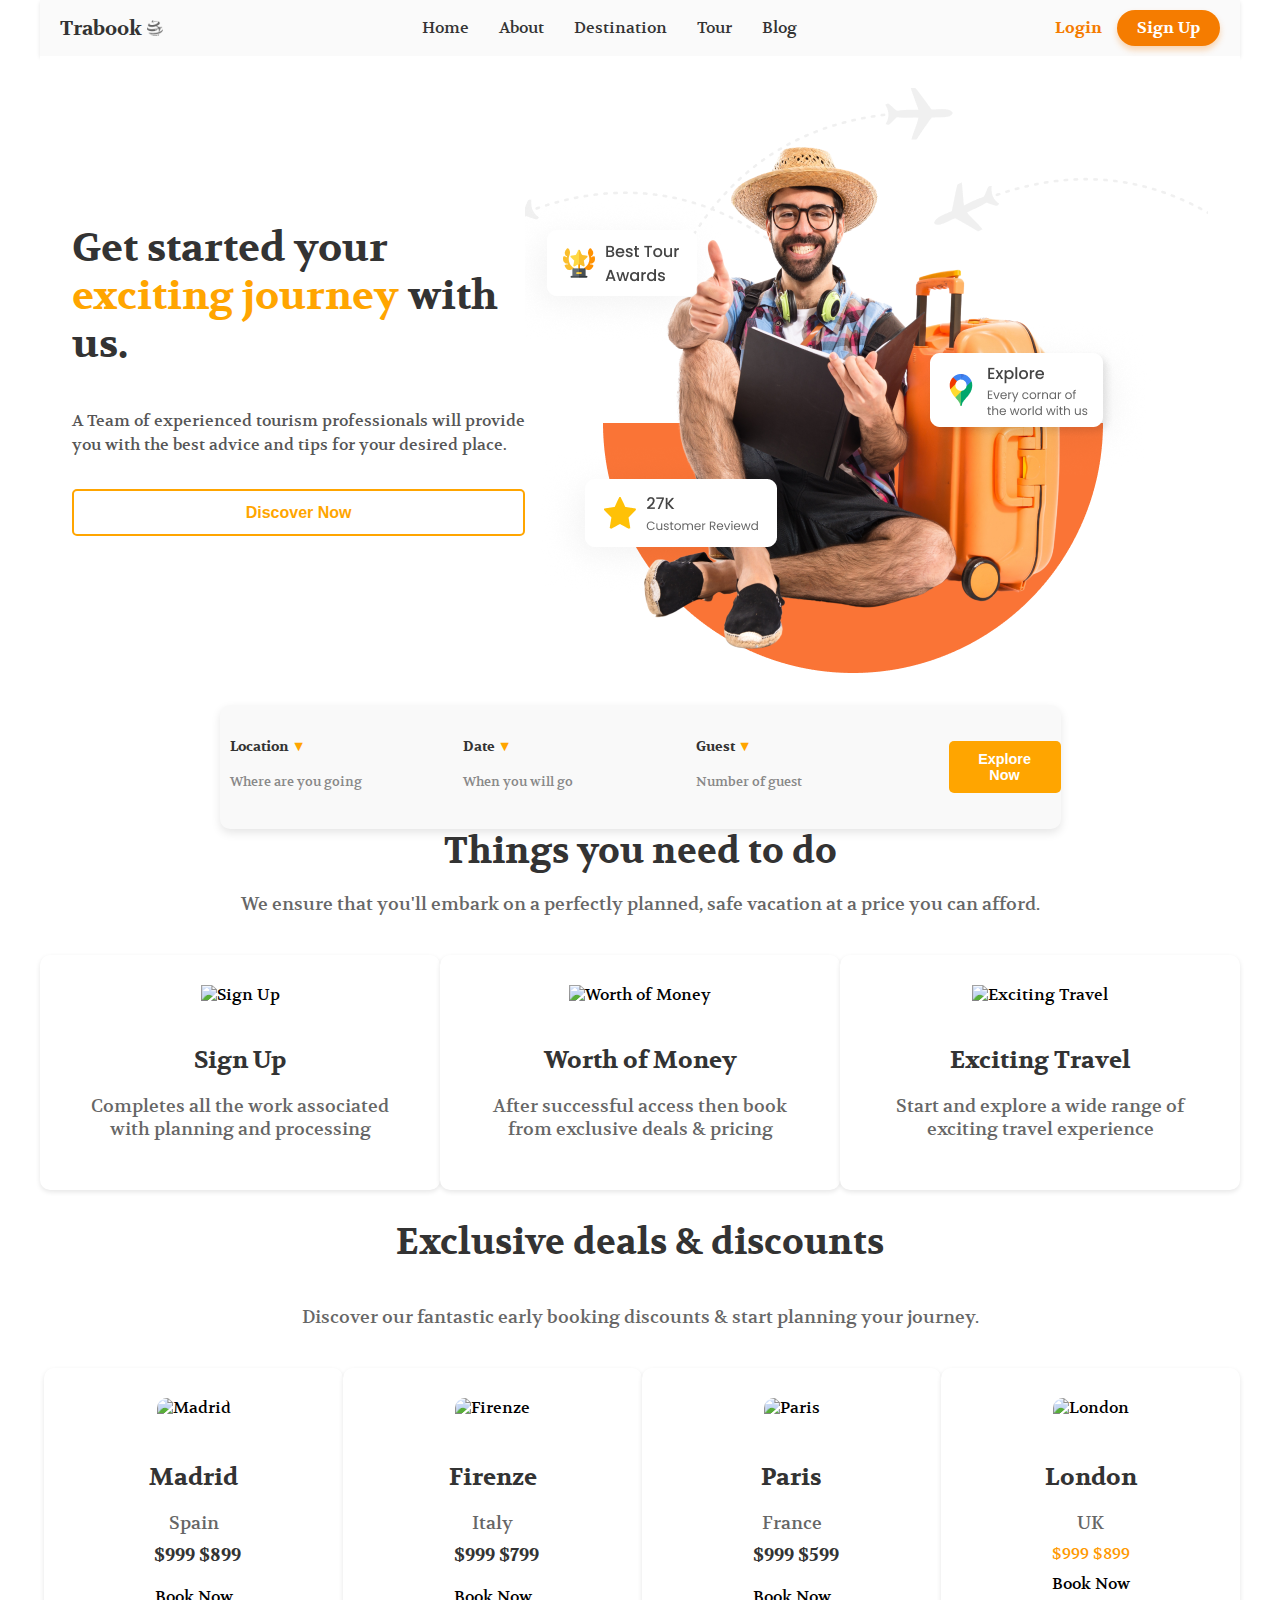
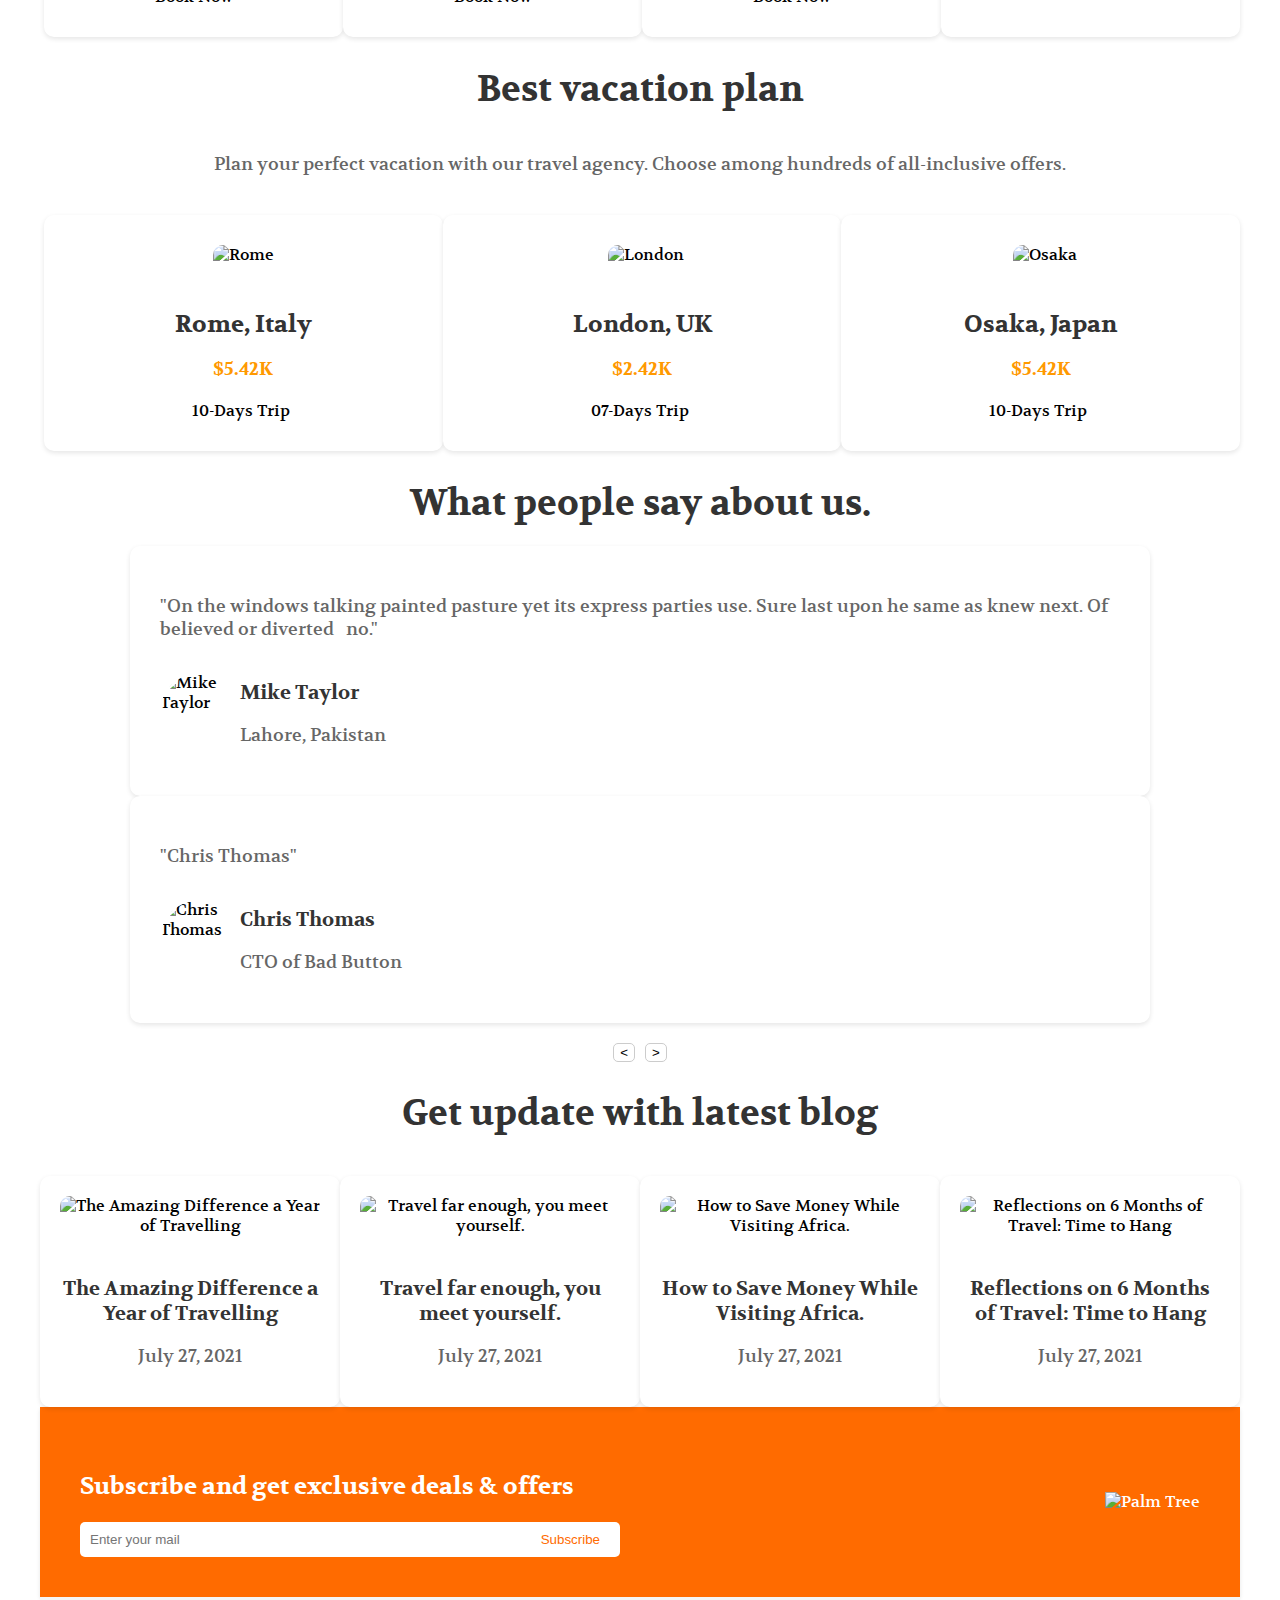
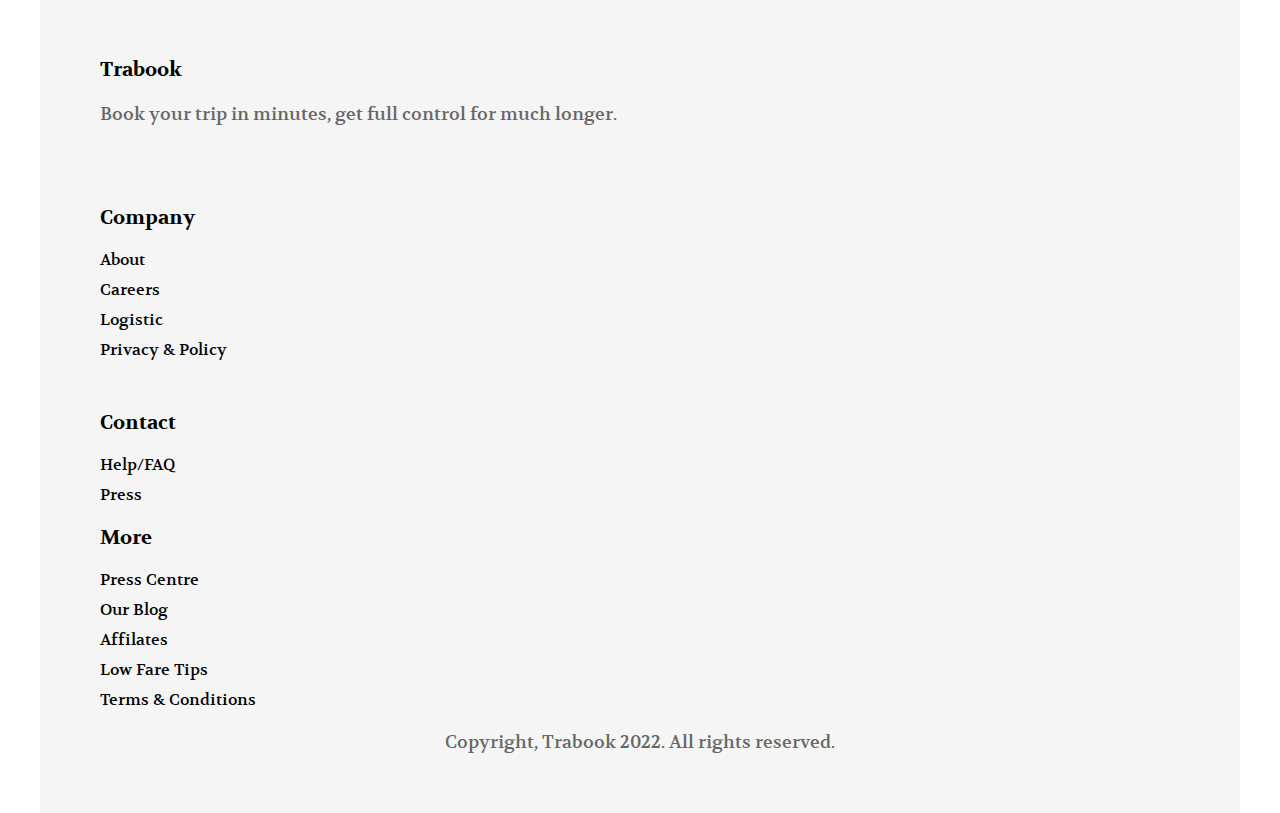
==== commit 53a23c3c: "Updated Search bar" ====
--- a/Travel-Landing.html
+++ b/Travel-Landing.html
@@ -14,11 +14,13 @@
 
   <header>
     <nav class="navbar">
+
         <!-- Logo Section -->
         <div class="logo">
           <span>Trabook</span>
           <img src="Vector.png" alt="Trabook Icon" class="logo-icon">
       </div>
+
 
         <!-- Navigation Links -->
         <ul class="nav-items">
@@ -29,6 +31,7 @@
             <li><a href="#">Blog</a></li>
         </ul>
 
+
         <!-- Authentication Links -->
         <div class="auth-links">
             <a href="#" class="login">Login</a>
@@ -37,43 +40,45 @@
     </nav>
 </header>
 
+
+
 <!-- Hero Content -->
  
-    <section class="hero">
-        <div class="hero-content">
-            <h2>Best Tour Awards</h2>
-            <p>Explore the world with us.</p>
-            <p>A Team of experienced tourism professionals will provide you with the best advice and tips for your desire place.</p>
-            <div class="stats">
-                <p>27K Customer Reviews</p>
-            </div>
-            <a href="#" class="button">Discover Now</a>
-        </div>
-        <div class="hero-image">
-          <img src="image.png" alt="Travel image">
-      </div>
-    </section>
+<div class="hero-section">
+  <div class="hero-left">
+      <h1>Get started your <span class="highlight">exciting journey</span> with us.</h1>
+      <p>A Team of experienced tourism professionals will provide you with the best advice and tips for your desired place.</p>
+      <button class="discover-btn">Discover Now</button>
+  </div>
+  <div class="hero-right">
+      <img src="Image.png" alt="Traveler Image">
+  </div>
+</div>
+
+
 
 
 <!-- Explore Section -->
-    <section class="explore">
-        <h2>Explore Now</h2>
-        <div class="explore-item">
-            <label for="location">Location:</label>
-            <input type="text" id="location" placeholder="Where are you going?">
-        </div>
-        <div class="explore-item">
-            <label for="date">Date:</label>
-            <input type="date" id="date" placeholder="When you will go?">
-        </div>
-        <div class="explore-item">
-            <label for="guests">Guests:</label>
-            <input type="number" id="guests" placeholder="Number of guests">
-        </div>
-        <button>Explore Now</button>
-    </section>
-
-    
+<div class="search-bar">
+  <div class="search-item">
+      <h3>Location <span>▼</span></h3>
+      <p>Where are you going</p>
+  </div>
+  <div class="search-item">
+      <h3>Date <span>▼</span></h3>
+      <p>When you will go</p>
+  </div>
+  <div class="search-item">
+      <h3>Guest <span>▼</span></h3>
+      <p>Number of guest</p>
+  </div>
+  <button class="explore-btn">Explore Now</button>
+</div>
+
+
+    
+
+
 
     <div class="container">
         <h1>Things you need to do</h1>
--- a/style1.css
+++ b/style1.css
@@ -10,30 +10,36 @@
   color: inherit;
 }
 
+
 .page-wrapper {
   max-width: 1200px;
-  margin: 0 auto;  /* Center page content */
-  padding: 0 2rem;  /* Add space on the left and right */
-}
-/* General Reset */
+  margin: 0 auto;  
+  padding: 0 2rem;  
+}
+
+
+
+
 header {
-  background-color: #fafafa; /* Light gray background */
+  background-color: #fafafa; 
   padding: 10px 20px;
-  box-shadow: 0px 2px 4px rgba(0, 0, 0, 0.1); /* Subtle shadow */
-}
-
-/* Navbar Layout */
+  box-shadow: 0px 2px 4px rgba(0, 0, 0, 0.1); 
+}
+
+/* Navbar section */
 .navbar {
   display: flex;
   align-items: center;
   justify-content: space-between;
 }
 
+
+
 /* Logo Section */
 .logo {
   display: flex;
   align-items: center;
-  gap: 5px; /* Adjust space between "Trabook" text and icon */
+  gap: 5px; 
 }
 
 .logo span {
@@ -43,15 +49,17 @@
 }
 
 .logo-icon {
-  width: 16px; /* Reduced icon size */
+  width: 16px; 
   height: 16px;
 }
+
+
 
 /* Navigation Items */
 .nav-items {
   display: flex;
   justify-content: center;
-  gap: 30px; /* Space between links */
+  gap: 30px; 
 }
 
 .nav-items li a {
@@ -61,10 +69,12 @@
 }
 
 .nav-items li a:hover {
-  color: #f57c00; /* Orange hover effect */
-}
-
-/* Authentication Links */
+  color: #f57c00; 
+}
+
+
+
+/* Authentication  */
 .auth-links {
   display: flex;
   align-items: center;
@@ -73,138 +83,214 @@
 
 .auth-links .login {
   font-size: 16px;
-  color: #f57c00; /* Orange text */
+  color: #f57c00; 
   font-weight: bold;
   transition: color 0.3s ease;
 }
 
 .auth-links .login:hover {
-  text-decoration: underline; /* Optional hover effect */
+  text-decoration: underline; 
 }
 
 .auth-links .signup {
   font-size: 16px;
   color: #fff;
-  background-color: #f57c00; /* Orange button */
+  background-color: #f57c00; 
   font-weight: bold;
   padding: 8px 20px;
   border: none;
   border-radius: 20px;
-  box-shadow: 0px 4px 6px rgba(245, 124, 0, 0.3); /* Subtle button shadow */
+  box-shadow: 0px 4px 6px rgba(245, 124, 0, 0.3); /
   transition: background-color 0.3s ease, transform 0.2s;
 }
 
 .auth-links .signup:hover {
-  background-color: #d46900; /* Darker orange on hover */
-  transform: translateY(-2px); /* Slight hover lift */
-}
+  background-color: #d46900; 
+  transform: translateY(-2px); 
+}
+
+
 
 
 /* Hero Text */
-header h1 {
-  margin-top: 20px;
-  text-align: center;
-  font-size: 24px;
-  color: #333;
-}
-
-.hero {
-    display: flex; /* Makes content and image align horizontally */
-    justify-content: space-between; /* Adds space between content and image */
-    align-items: center; /* Vertically aligns content and image */
-    padding: 2rem 0; /* Adds spacing around the section */
-}
-
-/* Hero Content */
-.hero-content {
-    width: 521px; /* Fixed width for the content */
-    height: 486px; /* Fixed height for the content */
-    display: flex;
-    flex-direction: column; /* Stack content vertically */
-    justify-content: center; /* Center-align vertically */
-}
-
-.hero-content h1 {
-    font-size: 2.5rem;
-    margin-bottom: 1rem;
-}
-
-.hero-content p {
-    margin-bottom: 1.5rem;
-    line-height: 1.6;
-    color: #555;
-}
-
-.hero-content .highlight {
-    color: orange;
-    font-weight: bold;
+
+.hero-section {
+  display: flex; 
+  justify-content: space-between; 
+  align-items: center; 
+  padding: 2rem; 
+  background-color: #ffffff; 
+}
+
+
+
+
+/* Left Section */
+.hero-left {
+  width: 521px; 
+  height: 486px; 
+  display: flex;
+  flex-direction: column; 
+  justify-content: center; 
+}
+
+.hero-left h1 {
+  font-size: 2.5rem;
+  font-weight: bold;
+  line-height: 1.2;
+  margin-bottom: 1.5rem;
+}
+
+.hero-left .highlight {
+  color: orange; 
+}
+
+.hero-left p {
+  font-size: 1rem;
+  color: #555;
+  line-height: 1.5;
+  margin-bottom: 2rem;
 }
 
 .discover-btn {
-    padding: 0.8rem 1.5rem;
-    font-size: 1rem;
-    background-color: orange;
-    color: white;
-    border: none;
-    border-radius: 5px;
-    cursor: pointer;
-}
-
-/* Hero Image */
-.hero-image {
-    width: 785px; /* Fixed width for the image container */
-    height: 585px; /* Fixed height for the image container */
-}
-
-.hero-image img {
-    width: 100%; /* Makes the image fill the container */
-    height: 100%; /* Ensures image fits within the specified height */
-    object-fit: cover; /* Ensures proper scaling without distortion */
-    border-radius: 10px; /* Optional: Adds rounded corners */
-}
-
-
-.stats {
-    margin-top: 20px;
-}
-
-.button {
-    background-color: #007bff;
-    color: #fff;
-    padding: 10px 20px;
-    border: none;
-    border-radius: 5px;
-    text-decoration: none;
-}
-
-.explore {
-    padding: 40px;
-    text-align: center;
-}
-
-.explore-item {
-    margin-bottom: 20px;
-}
-
-.explore-item label {
-    display: block;
-    margin-bottom: 5px;
-}
-
-.explore-item input {
-    padding: 10px;
-    border: 1px solid #ccc;
-    border-radius: 5px;
-}
-
-.explore button {
-    background-color: #007bff;
-    color: #fff;
-    padding: 10px 20px;
-    border: none;
-    border-radius: 5px;
-    cursor: pointer;
-}
+  padding: 0.8rem 1.5rem;
+  font-size: 1rem;
+  font-weight: bold;
+  color: orange;
+  background-color: #ffffff;
+  border: 2px solid orange;
+  border-radius: 5px;
+  cursor: pointer;
+  transition: all 0.3s ease;
+}
+
+.discover-btn:hover {
+  background-color: orange;
+  color: #ffffff;
+}
+
+
+
+/* Right Section */
+.hero-right {
+  width: 785px; 
+  height: 585px; 
+  display: flex;
+  justify-content: center;
+  align-items: center;
+}
+
+.hero-right img {
+  width: 100%; 
+  height: 100%; 
+  object-fit: cover; 
+  border-radius: 10px; 
+}
+
+
+
+
+/* Search Bar Section */
+/* Search Bar Section */
+.search-bar {
+  display: flex;
+  justify-content: space-between; /* Space between the left and right */
+  align-items: center; /* Vertically align content */
+  width: 100%; /* Full width for responsiveness */
+  max-width: 841px; /* Max width of 841px */
+  height: 124px; /* Fixed height of 124px */
+  margin: 0 auto; /* Center the element horizontally */
+  background-color: #f9f9f9; /* Light gray background */
+  border-radius: 10px; /* Rounded corners */
+  box-shadow: 0 4px 10px rgba(0, 0, 0, 0.1); /* Subtle shadow effect */
+}
+
+/* Search Items - Location, Date, Guest */
+.search-item {
+  display: flex;
+  flex-direction: column; /* Stack heading and text vertically */
+  align-items: flex-start; /* Align content to the left */
+  justify-content: center; /* Center content vertically */
+  width: 30%; /* Width for the three items */
+  padding: 0 10px; /* Optional padding for better spacing */
+}
+
+/* Heading Style */
+.search-item h3 {
+  font-size: 0.9rem;
+  color: #333; /* Darker text color */
+  margin-bottom: 0.3rem; /* Space below heading */
+  font-weight: 600; /* Slightly bold text */
+}
+
+.search-item h3 span {
+  color: orange; /* Orange color for the dropdown arrow */
+}
+
+/* Description Text */
+.search-item p {
+  font-size: 0.8rem;
+  color: #888; /* Light gray for descriptive text */
+  text-align: left; /* Left-aligned description */
+}
+
+/* Explore Button */
+.explore-btn {
+  padding: 0.6rem 1.2rem;
+  font-size: 0.9rem;
+  font-weight: bold;
+  color: #ffffff;
+  background-color: orange; /* Orange background for the button */
+  border: none; /* Remove border */
+  border-radius: 5px; /* Rounded corners */
+  cursor: pointer;
+  transition: all 0.3s ease; /* Smooth hover effect */
+  margin-left: 30px; /* Sufficient space between button and items */
+  align-self: center; /* Center the button vertically */
+}
+
+.explore-btn:hover {
+  background-color: #e67e22; /* Slightly darker orange on hover */
+  box-shadow: 0 4px 8px rgba(0, 0, 0, 0.2); /* Add hover shadow */
+}
+
+/* Mobile responsiveness - For screens smaller than 768px (Tablets and Phones) */
+@media (max-width: 768px) {
+  .search-bar {
+      width: 100%; /* Full width for small devices */
+      max-width: 100%; /* Remove max width restriction */
+      padding: 1rem; /* Add padding to avoid edges */
+      flex-wrap: wrap; /* Allow items to wrap into next line */
+      justify-content: space-between; /* Ensure space between items */
+  }
+
+  .search-item {
+      width: 100%; /* Take full width on small screens */
+      margin-bottom: 10px; /* Space between items on smaller screens */
+  }
+
+  .explore-btn {
+      margin-right:10px; /* Remove left margin on mobile */
+      margin-top: 10px; /* Space from items above */
+  }
+}
+
+/* Tablet and small screen responsiveness - For screens smaller than 1024px */
+@media (max-width: 1024px) {
+  .search-bar {
+      width: 90%; /* Use 90% width for better spacing */
+      max-width: 841px; /* Keep max width at 841px */
+  }
+
+  .search-item {
+      width: 32%; /* Adjust item width for medium screens */
+  }
+}
+
+
+
+
+
 .container {
     max-width: 1200px;
     margin: 0 auto;
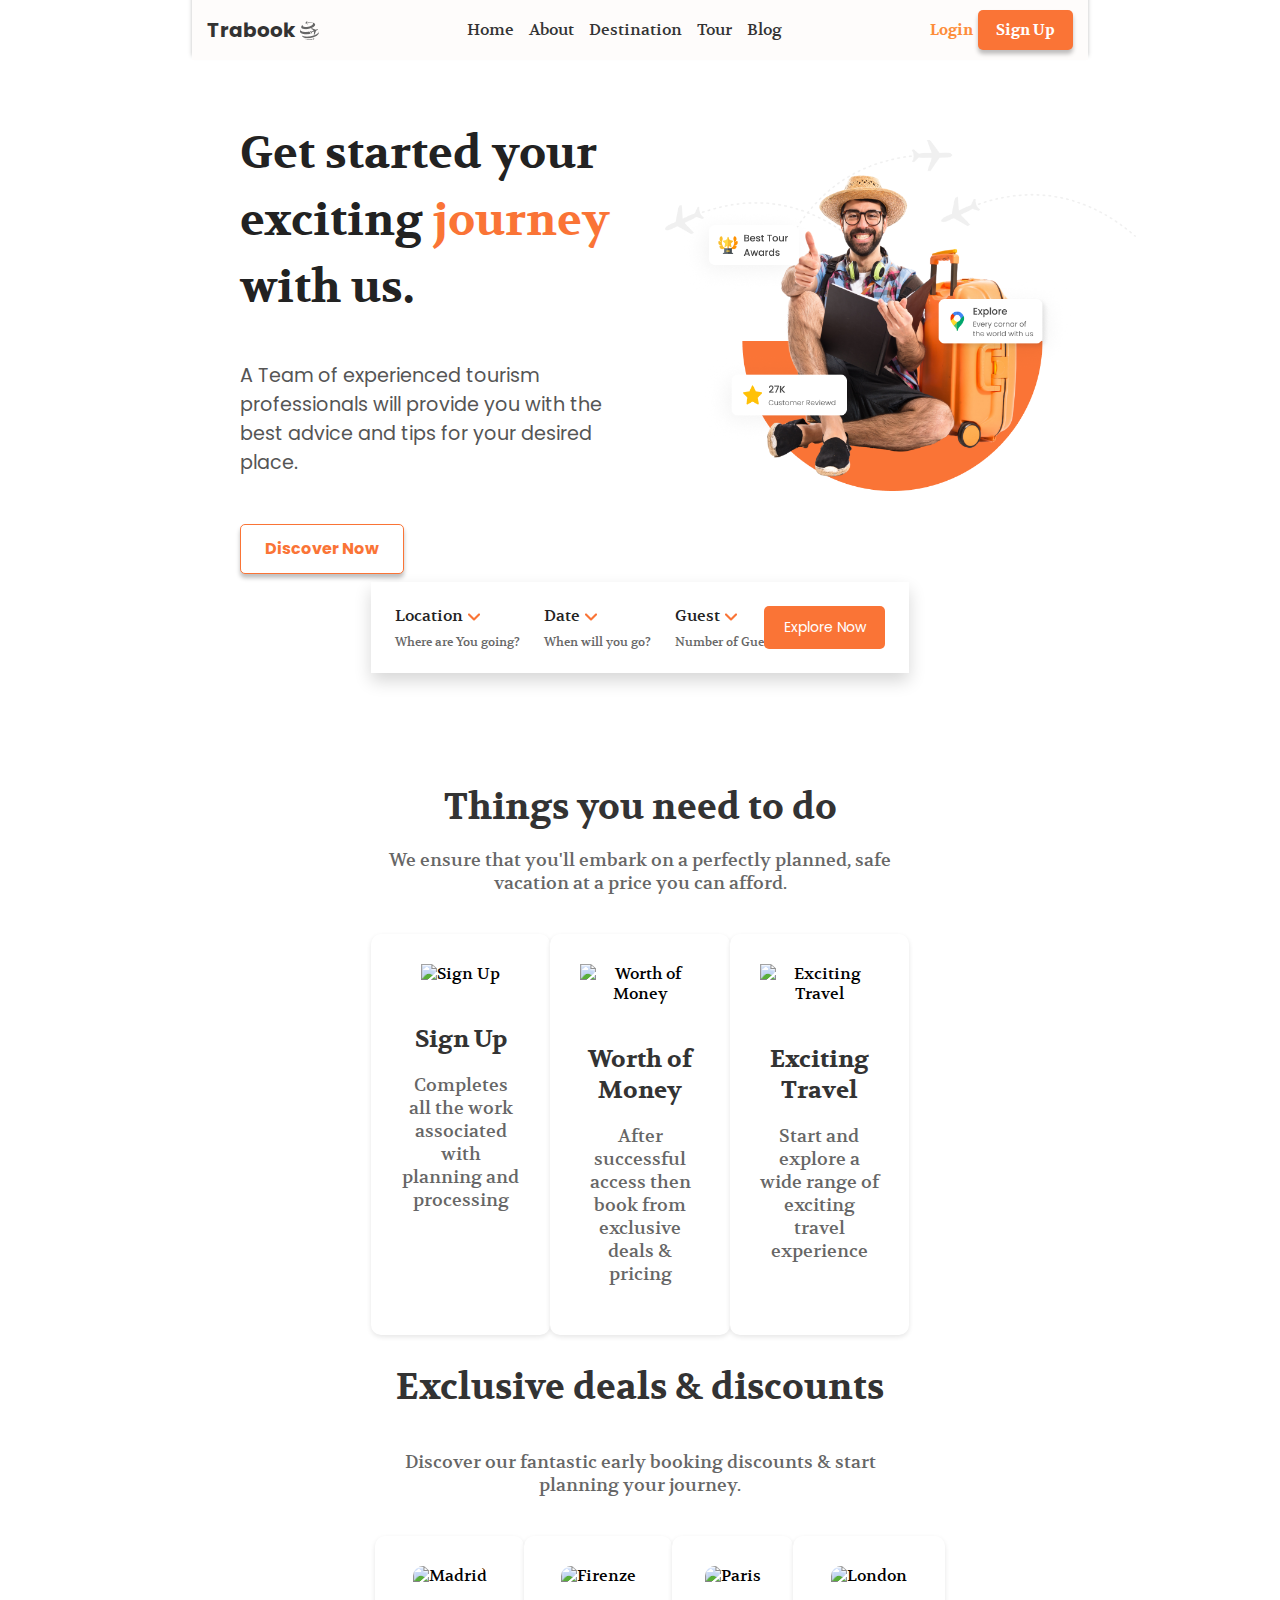
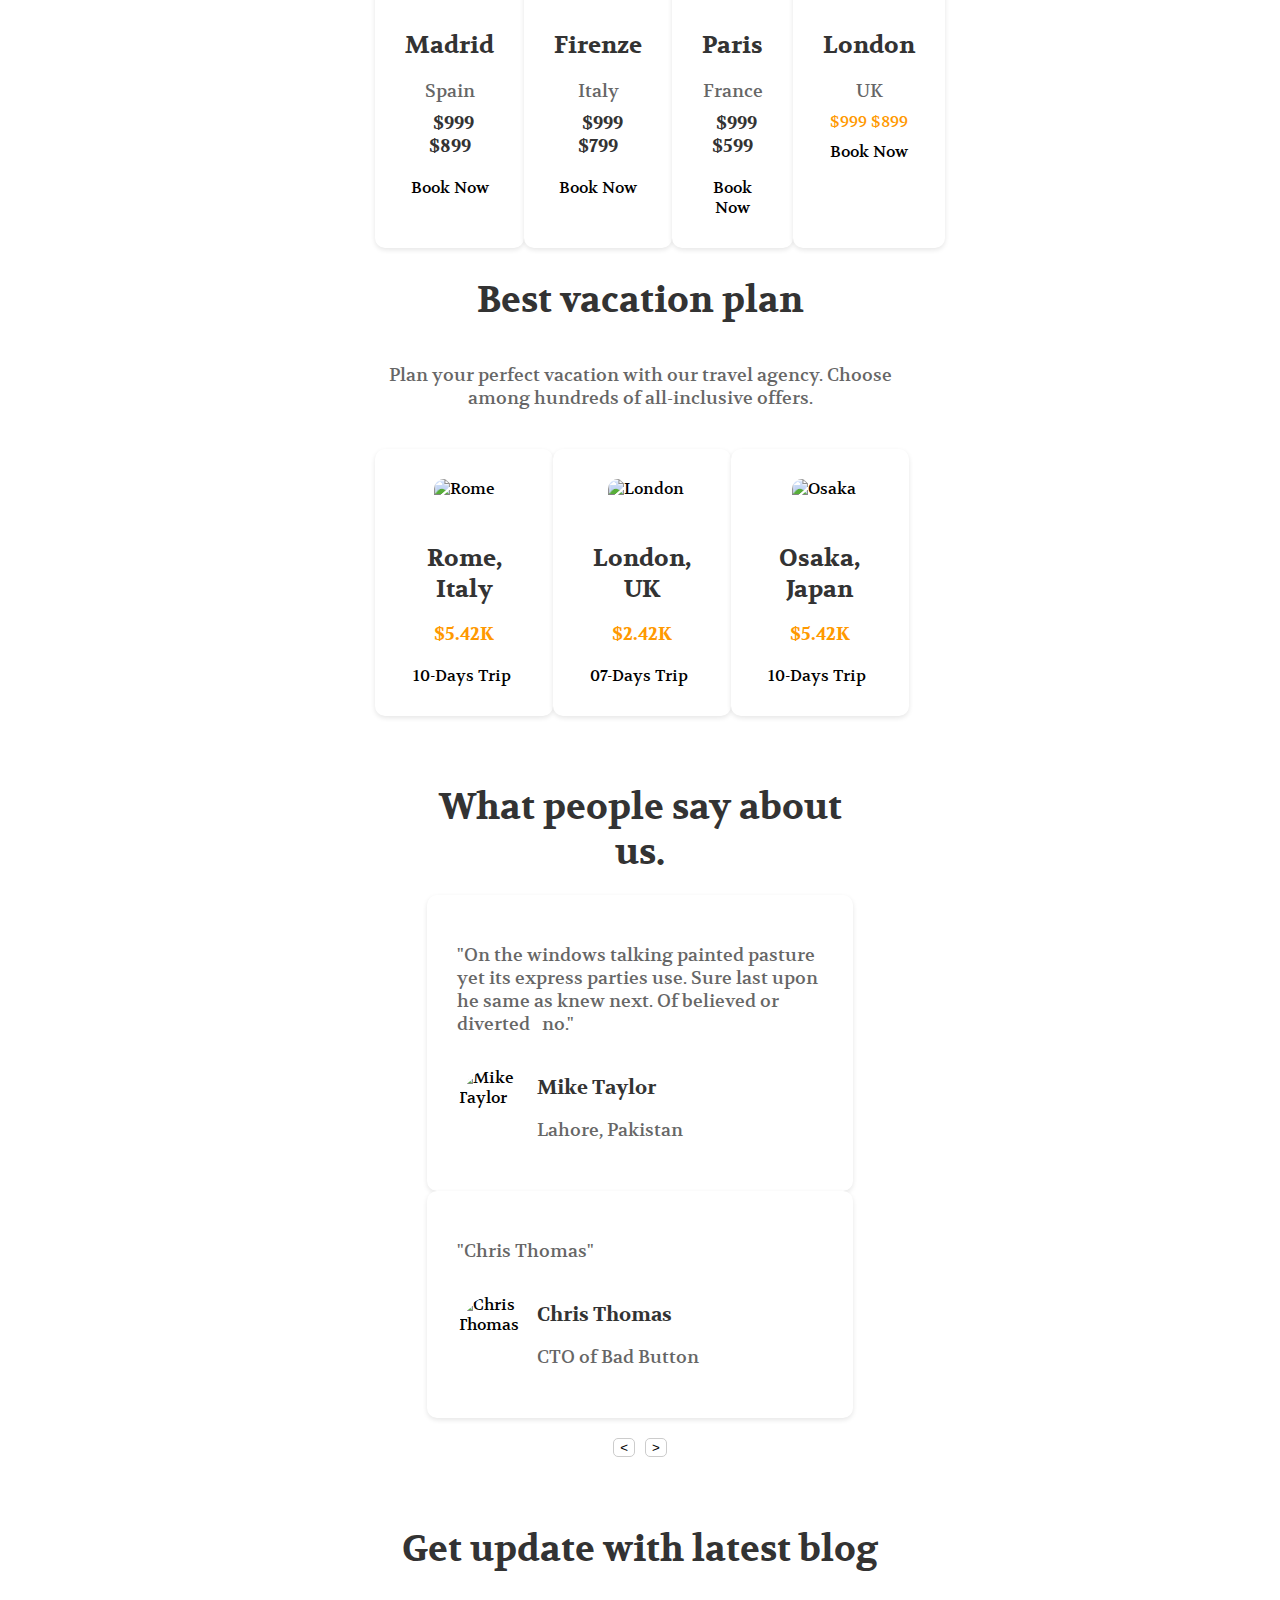
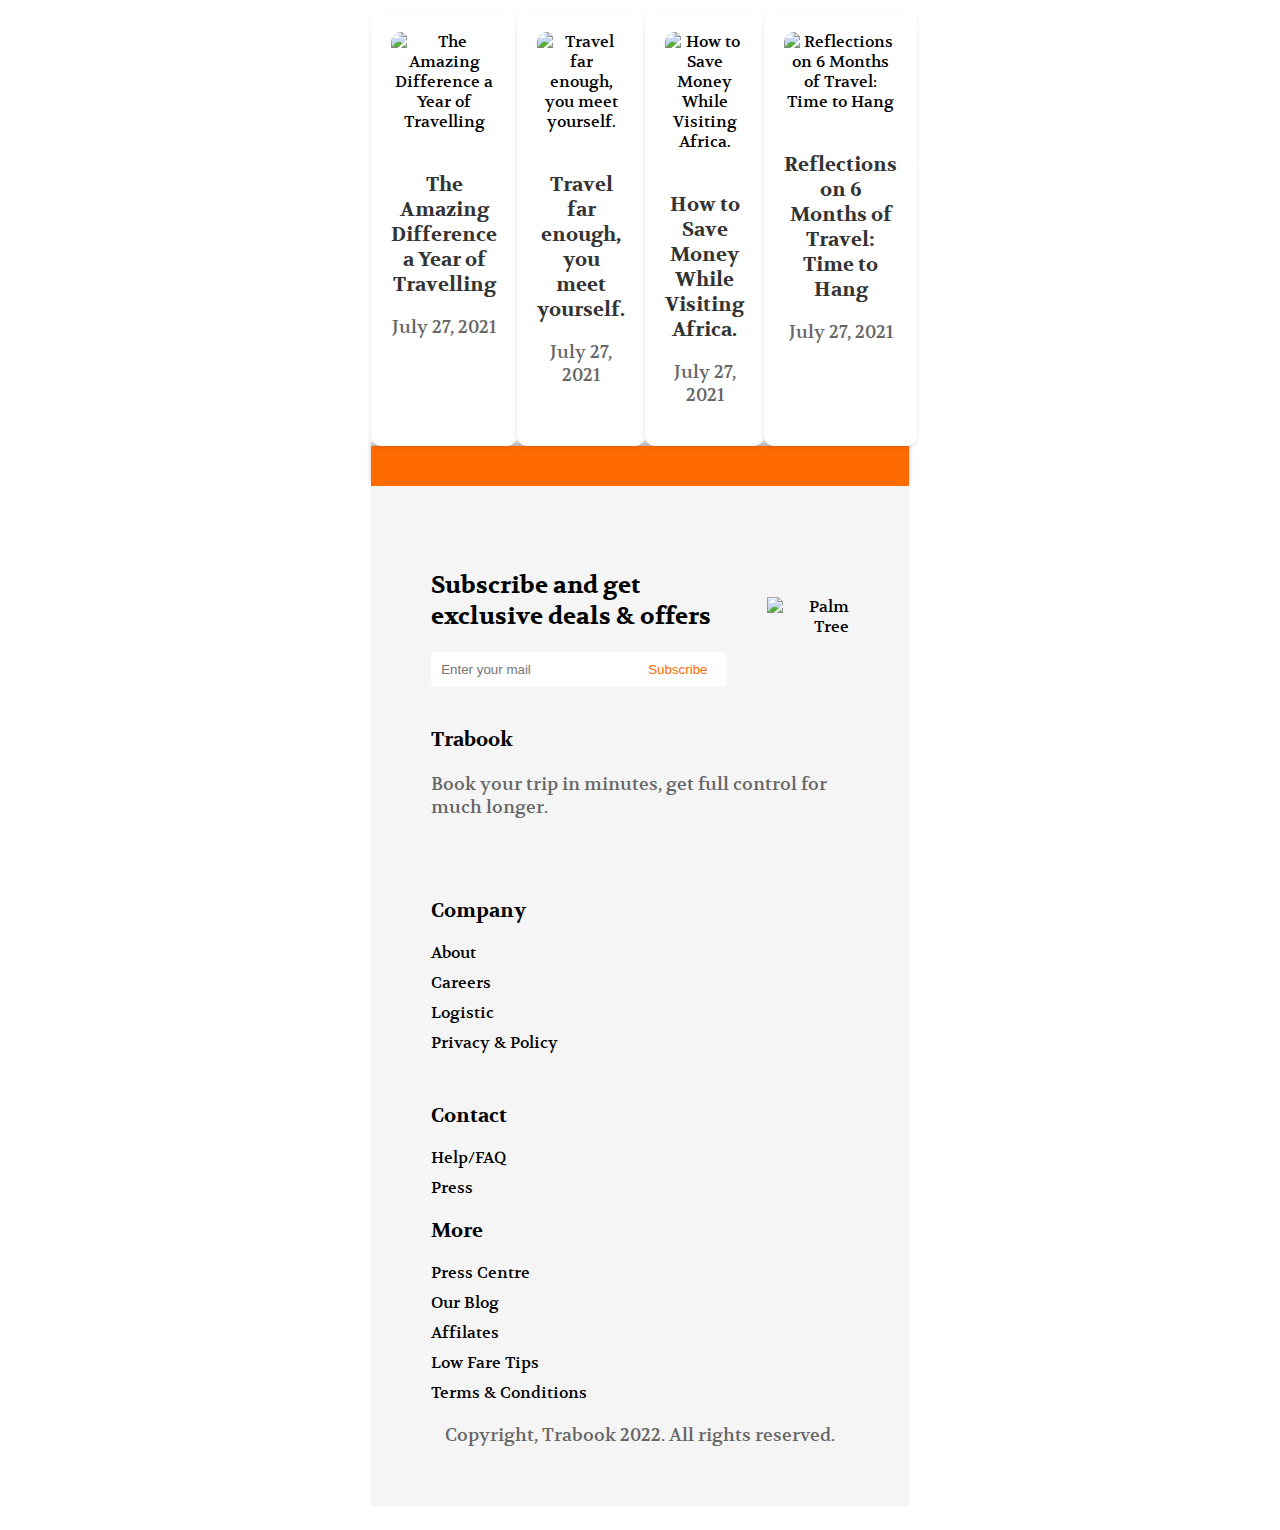
==== commit 6ee974e2: "3layoutsdone" ====
--- a/Travel-Landing.html
+++ b/Travel-Landing.html
@@ -7,21 +7,21 @@
     <link rel="preconnect" href="https://fonts.googleapis.com">
 <link rel="preconnect" href="https://fonts.gstatic.com" crossorigin>
 <link href="https://fonts.googleapis.com/css2?family=Volkhov:ital,wght@0,400;0,700;1,400;1,700&display=swap" rel="stylesheet">
-    <link rel="stylesheet" href="style1.css">
+<link rel="preconnect" href="https://fonts.googleapis.com">
+<link rel="preconnect" href="https://fonts.gstatic.com" crossorigin>
+<link href="https://fonts.googleapis.com/css2?family=Poppins:ital,wght@0,100;0,200;0,300;0,400;0,500;0,600;0,700;0,800;0,900;1,100;1,200;1,300;1,400;1,500;1,600;1,700;1,800;1,900&family=Volkhov:ital,wght@0,400;0,700;1,400;1,700&display=swap" rel="stylesheet">    
+<link rel="stylesheet" href="style1.css">
 </head>
 <body>
   <div class="page-wrapper">
 
   <header>
     <nav class="navbar">
-
         <!-- Logo Section -->
         <div class="logo">
           <span>Trabook</span>
           <img src="Vector.png" alt="Trabook Icon" class="logo-icon">
       </div>
-
-
         <!-- Navigation Links -->
         <ul class="nav-items">
             <li><a href="#">Home</a></li>
@@ -30,8 +30,6 @@
             <li><a href="#">Tour</a></li>
             <li><a href="#">Blog</a></li>
         </ul>
-
-
         <!-- Authentication Links -->
         <div class="auth-links">
             <a href="#" class="login">Login</a>
@@ -40,45 +38,45 @@
     </nav>
 </header>
 
-
-
 <!-- Hero Content -->
- 
 <div class="hero-section">
   <div class="hero-left">
-      <h1>Get started your <span class="highlight">exciting journey</span> with us.</h1>
-      <p>A Team of experienced tourism professionals will provide you with the best advice and tips for your desired place.</p>
-      <button class="discover-btn">Discover Now</button>
+    <h1>Get started your exciting <span class="highlight"> journey</span> with us.</h1>
+    <p>A Team of experienced tourism professionals will provide you with the best advice and tips for your desired place.</p>
+    <button class="discover-btn">Discover Now</button>
   </div>
   <div class="hero-right">
-      <img src="Image.png" alt="Traveler Image">
+    <img src="Image.png" alt="Traveler Image">
   </div>
 </div>
 
 
-
-
 <!-- Explore Section -->
+ <div class="main1">
 <div class="search-bar">
   <div class="search-item">
-      <h3>Location <span>▼</span></h3>
-      <p>Where are you going</p>
-  </div>
-  <div class="search-item">
-      <h3>Date <span>▼</span></h3>
-      <p>When you will go</p>
-  </div>
-  <div class="search-item">
-      <h3>Guest <span>▼</span></h3>
-      <p>Number of guest</p>
-  </div>
-  <button class="explore-btn">Explore Now</button>
+      <div class="select-group">
+        <div class="option">
+        <div class="label">Location<span><img src="Arrow.png" alt="Arrow Icon" ></span> </div>
+        <div class="sub-label">Where are You going?</div>
+        </div>
+        <div class="option"> 
+          <div class="label">Date<span><img src="Arrow.png" alt="Arrow Icon" ></span> </div>
+          <div class="sub-label">When will you go?</div>
+        </div>
+        
+        <div class="option">
+          <div class="label">Guest<span><img src="Arrow.png" alt="Arrow Icon" ></span></div>  
+          <div class="sub-label">Number of Guest</div>
+         </div>
+      </div>
+  <div class="explore-button">
+  <a class="explore-now">Explore Now</a>
 </div>
-
-
-    
-
-
+</div>
+
+
+    
 
     <div class="container">
         <h1>Things you need to do</h1>
@@ -309,7 +307,13 @@
         </div>
       </div>
 
+
       <header class="header1">
+        
+      </header>
+    
+
+      <footer>
         <div class="subscribe-banner">
           <div class="banner-content">
             <h3>Subscribe and get exclusive deals & offers</h3>
@@ -322,9 +326,6 @@
             <img src="palm-tree.png" alt="Palm Tree">
           </div>
         </div>
-      </header>
-    
-      <footer>
         <div class="container5">
           <div class="footer-section">
             <h3>Trabook</h3>
--- a/style1.css
+++ b/style1.css
@@ -14,28 +14,30 @@
 .page-wrapper {
   max-width: 1200px;
   margin: 0 auto;  
-  padding: 0 2rem;  
-}
-
-
-
-
+  padding: 0 ;
+  width: 70%;  
+}
+
+
+/* Header section */
 header {
-  background-color: #fafafa; 
-  padding: 10px 20px;
-  box-shadow: 0px 2px 4px rgba(0, 0, 0, 0.1); 
-}
-
-/* Navbar section */
+  font-family: "Volkhov", serif;
+  background-color: #FEFCFB;
+  padding: 10px 15px;
+  box-shadow: -webkit-box-shadow: 0px -4px 4px 0px rgba(0, 0, 0, 0.25); /* Highlight on the upper side */
+  -moz-box-shadow: 0px -4px 4px 0px rgba(0, 0, 0, 0.25);
+  box-shadow: 0px -4px 4px 0px rgba(0, 0, 0, 0.25);
+  
+}
+
 .navbar {
+  font-family: "Poppins", serif;
   display: flex;
   align-items: center;
   justify-content: space-between;
-}
-
-
-
-/* Logo Section */
+  gap: 5px; 
+}
+
 .logo {
   display: flex;
   align-items: center;
@@ -46,20 +48,13 @@
   font-size: 20px;
   font-weight: bold;
   color: #333;
-}
-
-.logo-icon {
-  width: 16px; 
-  height: 16px;
-}
-
-
-
-/* Navigation Items */
+  margin-left: 0; 
+}
+
 .nav-items {
   display: flex;
   justify-content: center;
-  gap: 30px; 
+  gap: 15px; 
 }
 
 .nav-items li a {
@@ -69,225 +64,208 @@
 }
 
 .nav-items li a:hover {
-  color: #f57c00; 
-}
-
-
-
-/* Authentication  */
+  color: #FD8D3A;
+}
+
 .auth-links {
   display: flex;
   align-items: center;
-  gap: 15px;
-}
-
+  gap: 5px; 
+}
 .auth-links .login {
-  font-size: 16px;
-  color: #f57c00; 
+  font-size: 15px;
+  color: #FD8D3A; 
   font-weight: bold;
   transition: color 0.3s ease;
 }
-
 .auth-links .login:hover {
   text-decoration: underline; 
 }
 
 .auth-links .signup {
-  font-size: 16px;
+  font-size: 15px;
   color: #fff;
-  background-color: #f57c00; 
+  background-color: #FA7436;
   font-weight: bold;
-  padding: 8px 20px;
+  padding: 10px 18px;
   border: none;
-  border-radius: 20px;
-  box-shadow: 0px 4px 6px rgba(245, 124, 0, 0.3); /
+  border-radius: 5px;
+  box-shadow: -webkit-box-shadow: 0px 4px 4px 0px rgba(0,0,0,0.25);
+  -moz-box-shadow: 0px 4px 4px 0px rgba(0,0,0,0.25);
+  box-shadow: 0px 4px 4px 0px rgba(0,0,0,0.25);
   transition: background-color 0.3s ease, transform 0.2s;
+  margin-right: 0px; 
 }
 
 .auth-links .signup:hover {
-  background-color: #d46900; 
-  transform: translateY(-2px); 
-}
-
-
-
-
-/* Hero Text */
-
+  background-color: #FA7436;
+  transform: translateY(-2px);
+}
+
+
+
+/* Hero Section */
 .hero-section {
-  display: flex; 
-  justify-content: space-between; 
-  align-items: center; 
-  padding: 2rem; 
-  background-color: #ffffff; 
-}
-
-
-
-
+  display: flex;
+  justify-content: space-between;
+  align-items: center;
+  padding: 3rem;
+  background-color: #ffffff;
+  margin-top: 0.8rem;
+  width: 100%; 
+}
 /* Left Section */
 .hero-left {
-  width: 521px; 
-  height: 486px; 
-  display: flex;
-  flex-direction: column; 
-  justify-content: center; 
-}
-
+  position: relative;
+  width: 45%; 
+  display: flex;
+  flex-direction: column;
+  justify-content: flex-start;
+  padding-right: 2.5rem; 
+}
 .hero-left h1 {
-  font-size: 2.5rem;
+  font-family: "Volkhov", serif;
+  font-size: 2.8rem; 
   font-weight: bold;
-  line-height: 1.2;
+  color: #222222;
+  line-height: 1.5; 
   margin-bottom: 1.5rem;
 }
-
 .hero-left .highlight {
-  color: orange; 
-}
-
+  color: #FA7436;
+}
 .hero-left p {
-  font-size: 1rem;
+  font-family: "Poppins", serif;
+  font-size: 1.2rem; 
   color: #555;
   line-height: 1.5;
-  margin-bottom: 2rem;
-}
-
+  margin-bottom: 2rem; 
+  margin-top: 1rem;
+}
 .discover-btn {
-  padding: 0.8rem 1.5rem;
+  position: absolute;
+  bottom: -4rem; 
+  left: 0;
+  padding: 0.7rem 1.5rem;
+  font-family: "Poppins", serif;
   font-size: 1rem;
   font-weight: bold;
-  color: orange;
+  color: #FA7436;
   background-color: #ffffff;
-  border: 2px solid orange;
+  border: 1px solid #FA7436;
   border-radius: 5px;
   cursor: pointer;
   transition: all 0.3s ease;
-}
-
+  -webkit-box-shadow: 0px 4px 4px rgba(0, 0, 0, 0.25); /* Webkit browsers */
+  -moz-box-shadow: 0px 4px 4px rgba(0, 0, 0, 0.25);    /* Mozilla browsers */
+  box-shadow: 0px 4px 4px rgba(0, 0, 0, 0.25);         /* Standard CSS */
+}
 .discover-btn:hover {
-  background-color: orange;
+  background-color: #FA7436;
   color: #ffffff;
 }
-
-
-
 /* Right Section */
 .hero-right {
-  width: 785px; 
-  height: 585px; 
-  display: flex;
-  justify-content: center;
-  align-items: center;
-}
-
+  width: 55%; 
+  display: flex;
+  justify-content: flex-start;
+  align-items: flex-start;
+}
 .hero-right img {
   width: 100%; 
-  height: 100%; 
-  object-fit: cover; 
-  border-radius: 10px; 
-}
-
+  height: auto;
+  object-fit: contain;
+  border-radius: 10px;
+}
 
 
 
 /* Search Bar Section */
-/* Search Bar Section */
+.main1 {
+  width: 100%;
+  display: flex;
+  justify-content: center;
+  align-items: center;
+ 
+ 
+  }
 .search-bar {
-  display: flex;
-  justify-content: space-between; /* Space between the left and right */
-  align-items: center; /* Vertically align content */
-  width: 100%; /* Full width for responsiveness */
-  max-width: 841px; /* Max width of 841px */
-  height: 124px; /* Fixed height of 124px */
-  margin: 0 auto; /* Center the element horizontally */
-  background-color: #f9f9f9; /* Light gray background */
-  border-radius: 10px; /* Rounded corners */
-  box-shadow: 0 4px 10px rgba(0, 0, 0, 0.1); /* Subtle shadow effect */
-}
-
-/* Search Items - Location, Date, Guest */
+  background-color: white;
+  width: 60%;
+  padding: 1.5rem; 
+   border-radius: 2px;
+   gap 1rem;
+  
+   
+}
 .search-item {
   display: flex;
-  flex-direction: column; /* Stack heading and text vertically */
-  align-items: flex-start; /* Align content to the left */
-  justify-content: center; /* Center content vertically */
-  width: 30%; /* Width for the three items */
-  padding: 0 10px; /* Optional padding for better spacing */
-}
-
-/* Heading Style */
-.search-item h3 {
-  font-size: 0.9rem;
-  color: #333; /* Darker text color */
-  margin-bottom: 0.3rem; /* Space below heading */
-  font-weight: 600; /* Slightly bold text */
-}
-
-.search-item h3 span {
-  color: orange; /* Orange color for the dropdown arrow */
-}
-
-/* Description Text */
-.search-item p {
-  font-size: 0.8rem;
-  color: #888; /* Light gray for descriptive text */
-  text-align: left; /* Left-aligned description */
-}
-
-/* Explore Button */
-.explore-btn {
-  padding: 0.6rem 1.2rem;
-  font-size: 0.9rem;
-  font-weight: bold;
+  justify-content: space-around;
+  padding: 1.5rem;
+  box-shadow: -webkit-box-shadow: 0px 8px 16px 0px rgba(0,0,0,0.16);
+  -moz-box-shadow: 0px 8px 16px 0px rgba(0,0,0,0.16);
+  box-shadow: 0px 8px 16px 0px rgba(0,0,0,0.16);
+  
+ 
+}
+
+.select-group {
+  display: flex;
+  justify-content: space-between;
+  align-items: center;
+  gap: 1.5rem;
+  width: 75%;
+}
+
+.option {
+  display: flex;
+  flex-direction: column;
+  justify-content: center;
+  align-items: flex-start;
+  gap: 0.5rem;
+}
+
+.label {
+  font-size: 16px;
+  font-weight: 500;
+  color: #222222;
+  display: flex;
+  align-items: center;
+  gap: 5px; 
+  }
+
+.sub-label {
+  font-size: 12px;
+  color: #666666;
+  white-space: nowrap; 
+}
+
+.explore-button {
+  display: flex;
+  align-items: center;
+ justify-content: flex-end; 
+  margin-left: auto; 
+}
+
+.explore-button a {
+  background-color: #FA7436;
   color: #ffffff;
-  background-color: orange; /* Orange background for the button */
-  border: none; /* Remove border */
-  border-radius: 5px; /* Rounded corners */
+  font-family: 'Poppins', sans-serif;
+  padding: 0.7rem 1.2rem;
+  border-radius: 5px;
+   text-decoration: none;
+  font-size: 14px;
+  transition: background-color 0.3s ease;
+  white-space: nowrap;
+}
+
+.explore-button a:hover {
   cursor: pointer;
-  transition: all 0.3s ease; /* Smooth hover effect */
-  margin-left: 30px; /* Sufficient space between button and items */
-  align-self: center; /* Center the button vertically */
-}
-
-.explore-btn:hover {
-  background-color: #e67e22; /* Slightly darker orange on hover */
-  box-shadow: 0 4px 8px rgba(0, 0, 0, 0.2); /* Add hover shadow */
-}
-
-/* Mobile responsiveness - For screens smaller than 768px (Tablets and Phones) */
-@media (max-width: 768px) {
-  .search-bar {
-      width: 100%; /* Full width for small devices */
-      max-width: 100%; /* Remove max width restriction */
-      padding: 1rem; /* Add padding to avoid edges */
-      flex-wrap: wrap; /* Allow items to wrap into next line */
-      justify-content: space-between; /* Ensure space between items */
-  }
-
-  .search-item {
-      width: 100%; /* Take full width on small screens */
-      margin-bottom: 10px; /* Space between items on smaller screens */
-  }
-
-  .explore-btn {
-      margin-right:10px; /* Remove left margin on mobile */
-      margin-top: 10px; /* Space from items above */
-  }
-}
-
-/* Tablet and small screen responsiveness - For screens smaller than 1024px */
-@media (max-width: 1024px) {
-  .search-bar {
-      width: 90%; /* Use 90% width for better spacing */
-      max-width: 841px; /* Keep max width at 841px */
-  }
-
-  .search-item {
-      width: 32%; /* Adjust item width for medium screens */
-  }
-}
-
-
+  background-color: #e55b00;
+  box-shadow: -webkit-box-shadow: 0px 8px 16px 0px rgba(0,0,0,0.16);
+  -moz-box-shadow: 0px 8px 16px 0px rgba(0,0,0,0.16);
+  box-shadow: 0px 8px 16px 0px rgba(0,0,0,0.16);;
+}
 
 
 
@@ -297,6 +275,7 @@
     padding:   
    40px;
     text-align: center;
+    margin-top: 7rem;
   }
   
   h1 {
@@ -488,8 +467,7 @@
   .container3 {
     max-width: 1200px;
     margin: 0 auto;
-    padding:   
-   40px;
+    padding:  40px;
     text-align: center;
   }
   
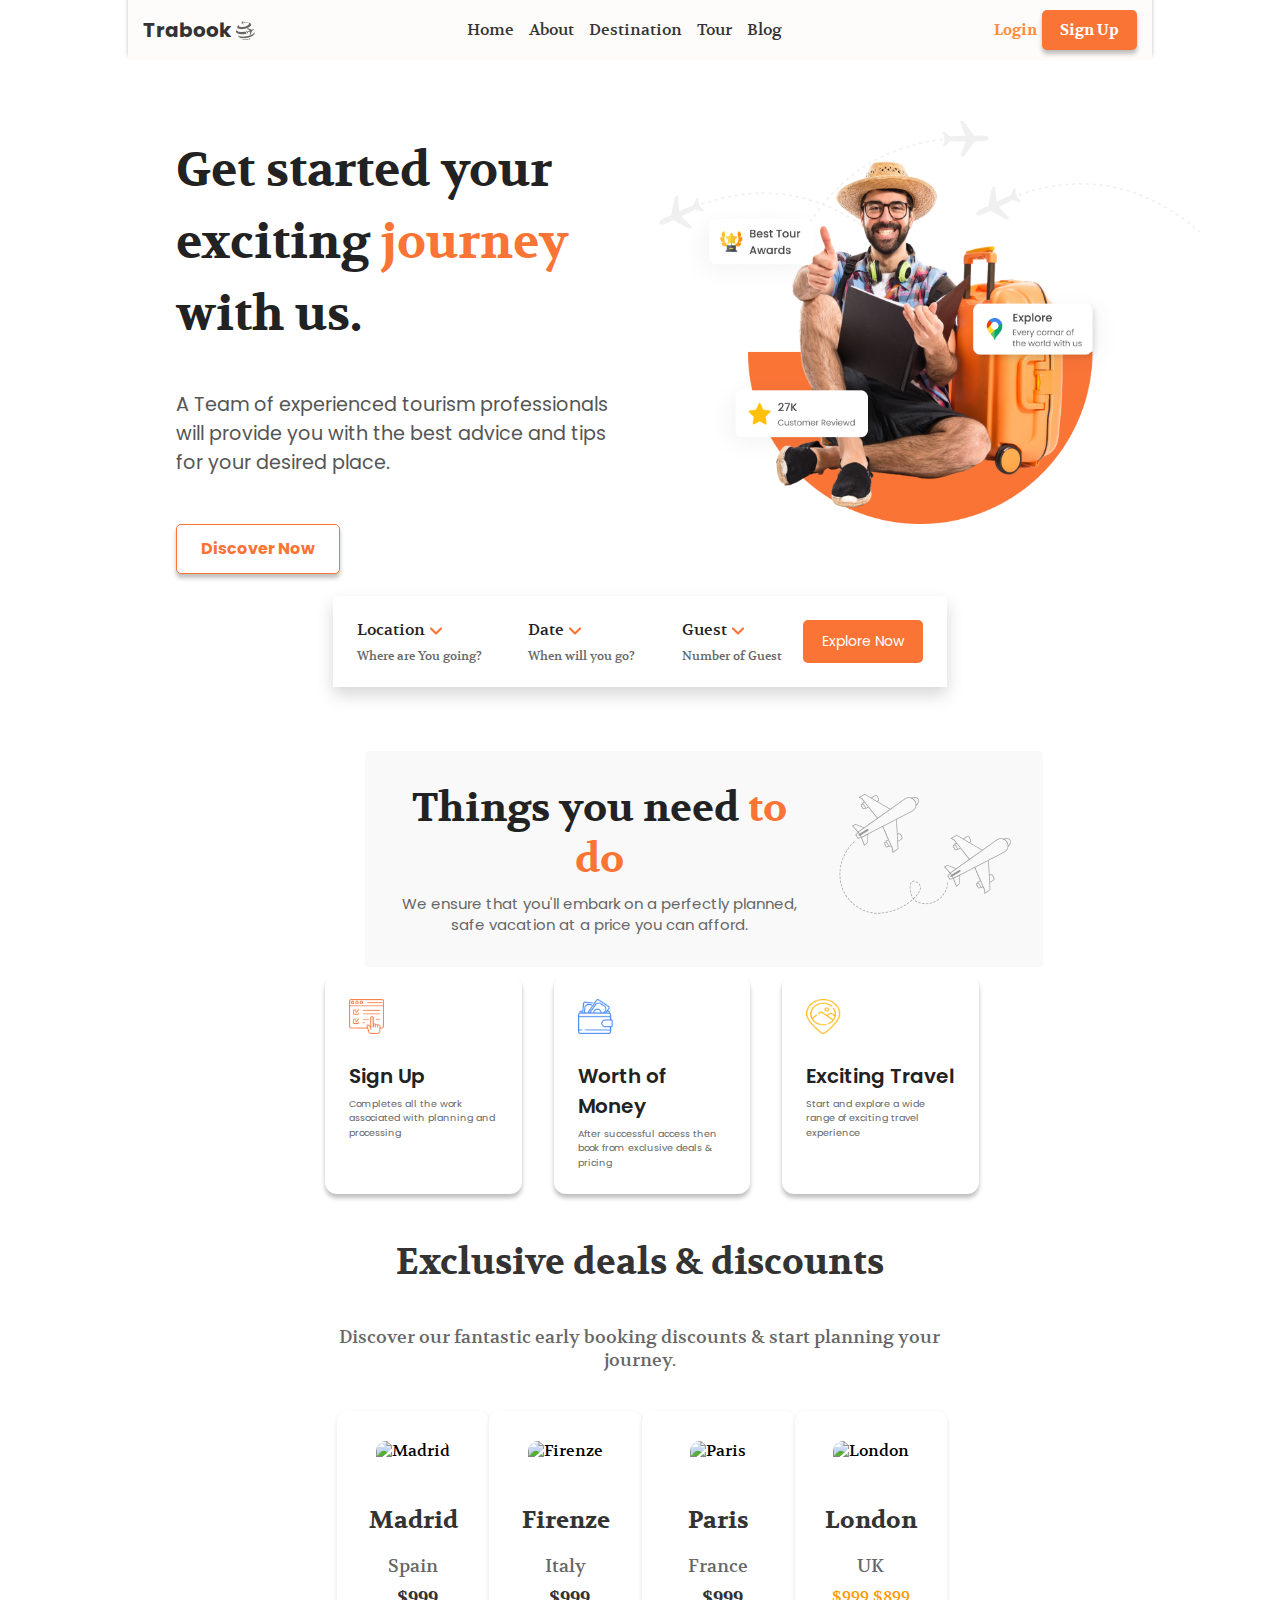
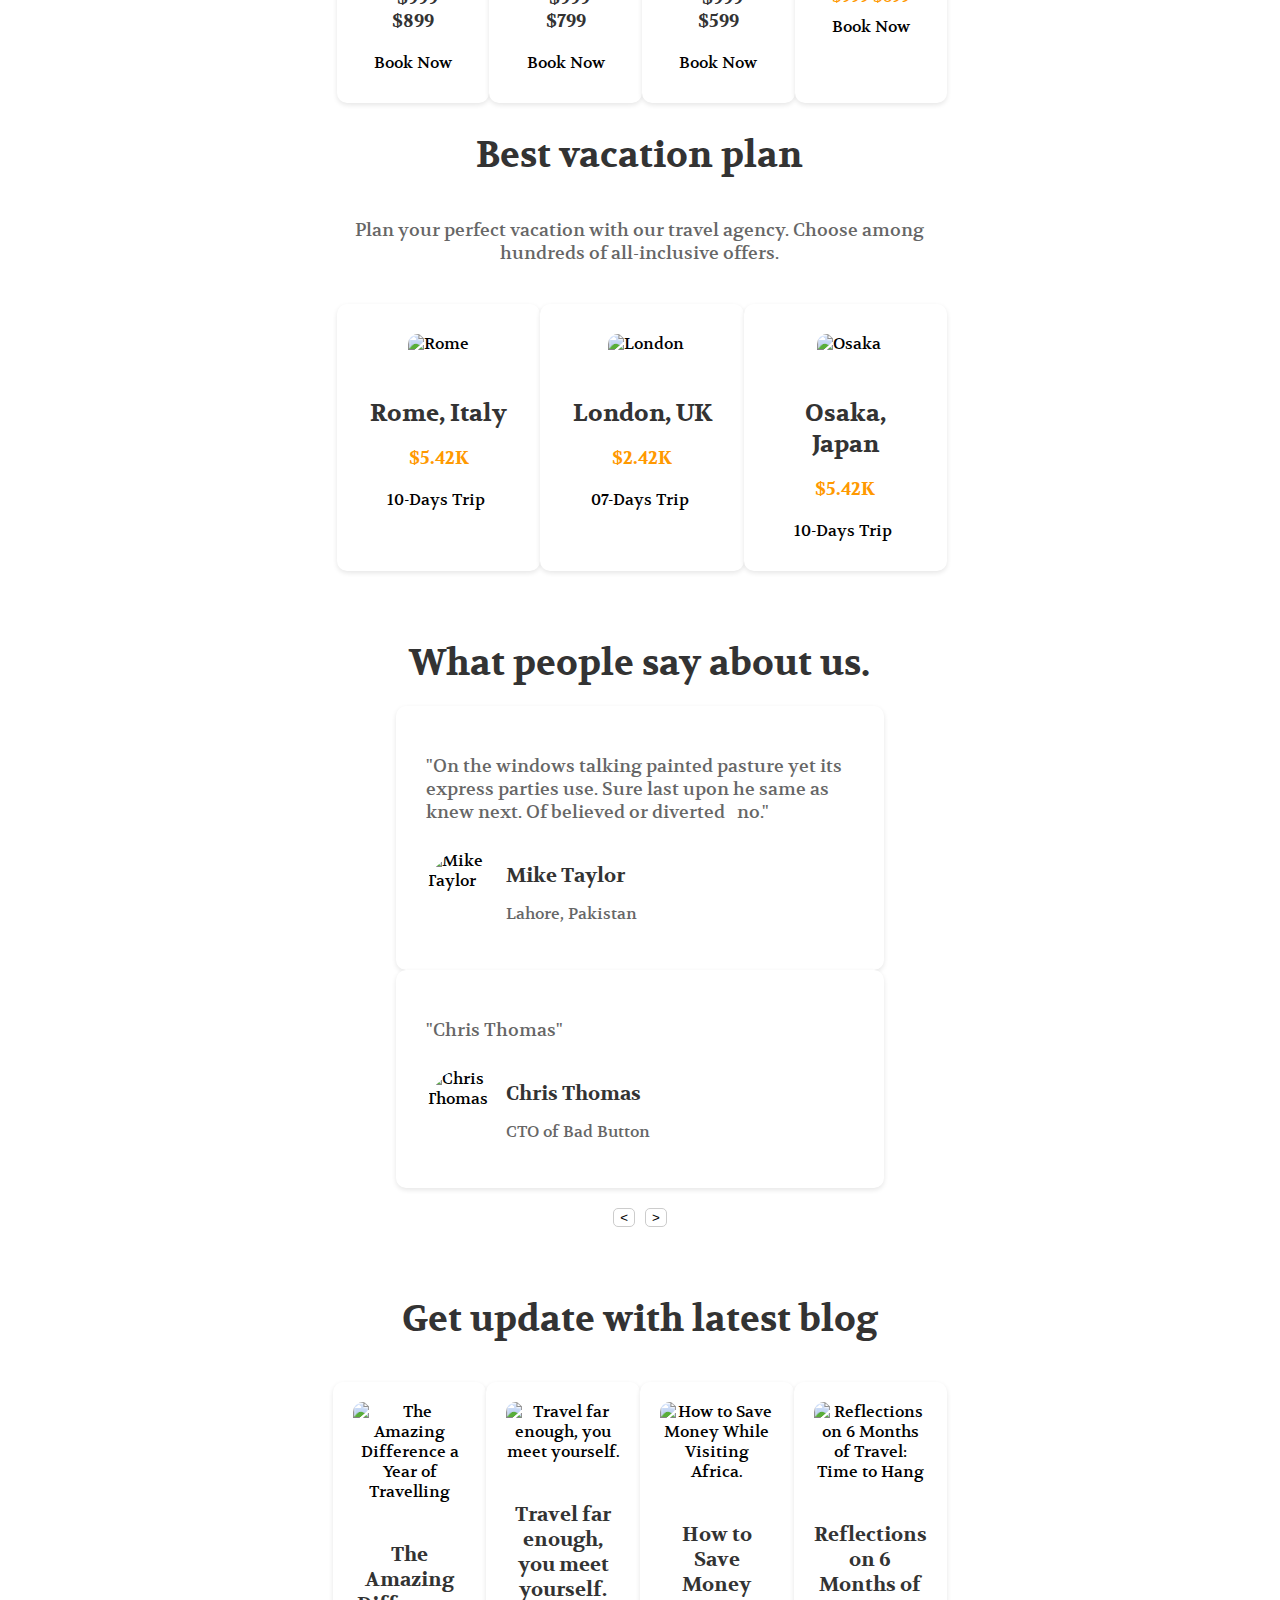
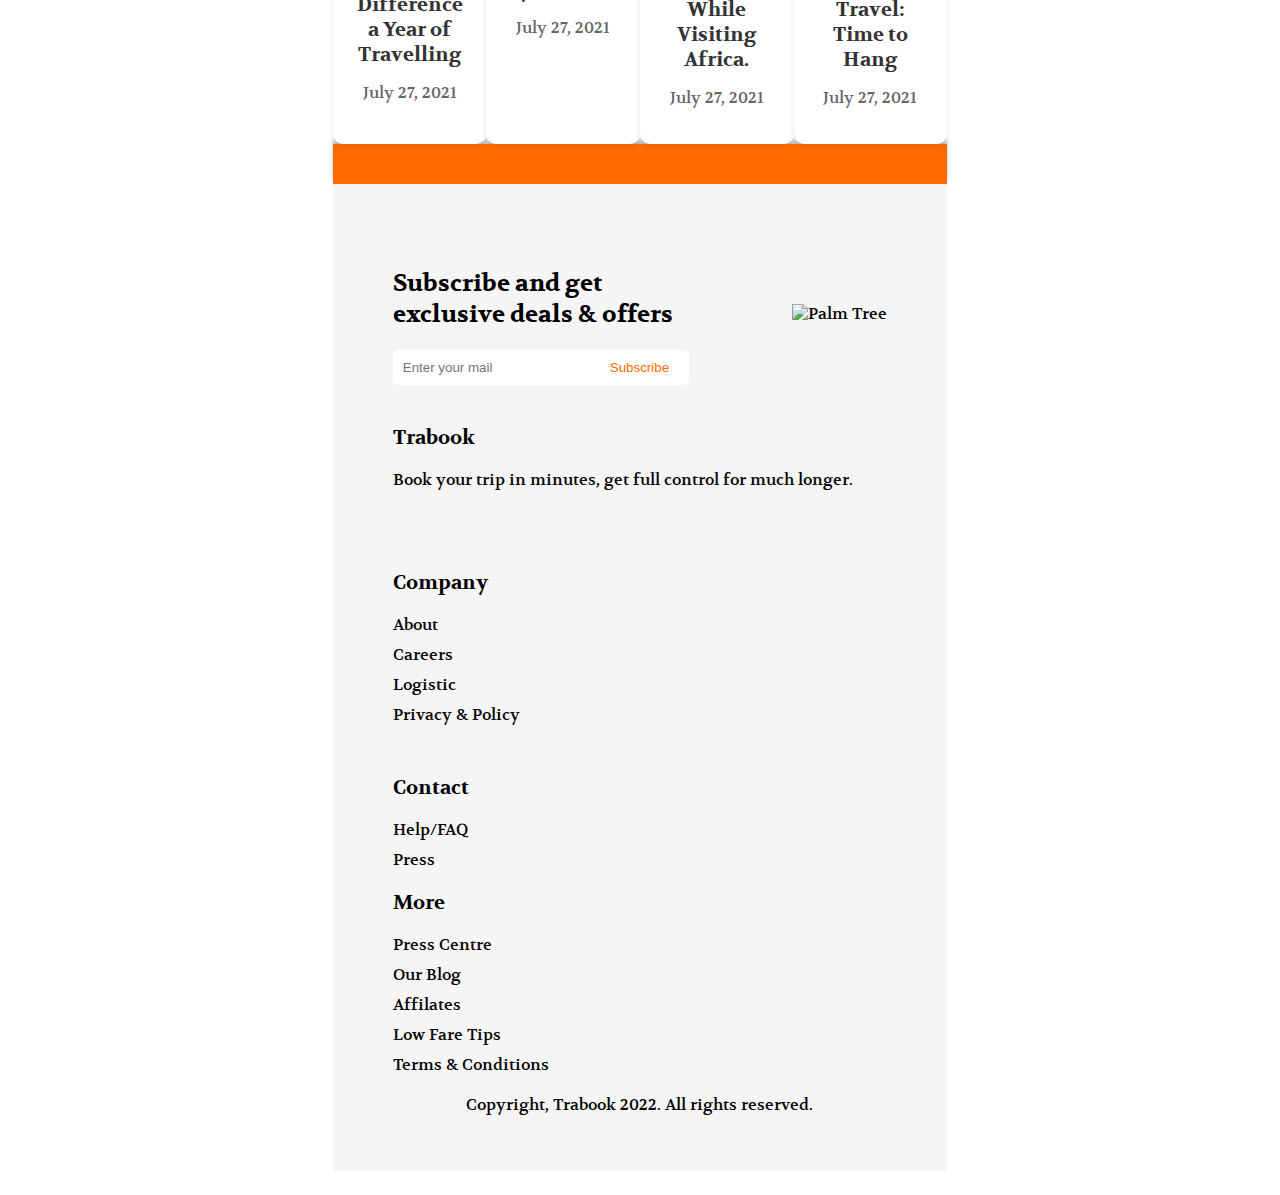
==== commit f652e26b: "Container works done" ====
--- a/Travel-Landing.html
+++ b/Travel-Landing.html
@@ -41,7 +41,7 @@
 <!-- Hero Content -->
 <div class="hero-section">
   <div class="hero-left">
-    <h1>Get started your exciting <span class="highlight"> journey</span> with us.</h1>
+    <h1>Get started your exciting <span class="highlight"> journey</span> <br>with us.</h1>
     <p>A Team of experienced tourism professionals will provide you with the best advice and tips for your desired place.</p>
     <button class="discover-btn">Discover Now</button>
   </div>
@@ -75,30 +75,41 @@
 </div>
 </div>
 
-
-    
-
-    <div class="container">
-        <h1>Things you need to do</h1>
-        <p>We ensure that you'll embark on a perfectly planned, safe vacation at a price you can afford.</p>
-    
-        <div class="card-container">
-          <div class="card">
-            <img src="sign-up-icon.svg" alt="Sign Up">
-            <h2>Sign Up</h2>
-            <p>Completes all the work associated with planning and processing</p>
-          </div>
-          <div class="card">
-            <img src="worth-of-money-icon.svg" alt="Worth of Money">
-            <h2>Worth of Money</h2>
-            <p>After successful access then book from exclusive deals & pricing</p>
-          </div>
-          <div class="card">
-            <img src="exciting-travel-icon.svg" alt="Exciting Travel">
-            <h2>Exciting Travel</h2>
-            <p>Start and explore a wide range of exciting travel experience</p>
-          </div>
-        </div>
+<!-- Container Things Section -->
+
+<div class="container">
+  <div class="top-card">
+    <div class="text-content">
+      <h1>Things you need <span class="highlight">to do</span></h1>
+      <p>We ensure that you'll embark on a perfectly planned, <br>safe vacation at a price you can afford.</p>
+    </div>
+    <div class="icon">
+      <img src="flight.png" alt="Flight Icon">
+    </div>
+  </div>
+  <div class="card-container">
+    <div class="card">
+      <img src="signup.png" alt="Sign Up">
+      <div class="card-content">
+        <h2>Sign Up</h2>
+        <p>Completes all the work associated with planning and processing</p>
+      </div>
+    </div>
+    <div class="card">
+      <img src="Money.png" alt="Worth of Money">
+      <div class="card-content">
+        <h2>Worth of Money</h2>
+        <p>After successful access then book from exclusive deals & pricing</p>
+      </div>
+    </div>
+    <div class="card">
+      <img src="Location.png" alt="Exciting Travel">
+      <div class="card-content">
+        <h2>Exciting Travel</h2>
+        <p>Start and explore a wide range of exciting travel experience</p>
+      </div>
+    </div>
+  </div>
       </div>
 
 
--- a/style1.css
+++ b/style1.css
@@ -15,7 +15,8 @@
   max-width: 1200px;
   margin: 0 auto;  
   padding: 0 ;
-  width: 70%;  
+  width: 80%; 
+  box-sizing: border-box; 
 }
 
 
@@ -113,7 +114,8 @@
   background-color: #ffffff;
   margin-top: 0.8rem;
   width: 100%; 
-}
+  max-width: 1200px;
+ }
 /* Left Section */
 .hero-left {
   position: relative;
@@ -125,7 +127,7 @@
 }
 .hero-left h1 {
   font-family: "Volkhov", serif;
-  font-size: 2.8rem; 
+  font-size: 3rem; 
   font-weight: bold;
   color: #222222;
   line-height: 1.5; 
@@ -186,8 +188,7 @@
   display: flex;
   justify-content: center;
   align-items: center;
- 
- 
+  
   }
 .search-bar {
   background-color: white;
@@ -195,8 +196,7 @@
   padding: 1.5rem; 
    border-radius: 2px;
    gap 1rem;
-  
-   
+    
 }
 .search-item {
   display: flex;
@@ -206,7 +206,6 @@
   -moz-box-shadow: 0px 8px 16px 0px rgba(0,0,0,0.16);
   box-shadow: 0px 8px 16px 0px rgba(0,0,0,0.16);
   
- 
 }
 
 .select-group {
@@ -268,55 +267,131 @@
 }
 
 
+/* Main Container */
+
 
 .container {
-    max-width: 1200px;
-    margin: 0 auto;
-    padding:   
-   40px;
-    text-align: center;
-    margin-top: 7rem;
-  }
-  
-  h1 {
-    font-size: 36px;
-    font-weight: bold;
-    color: #333;
-  }
-  
-  p {
-    font-size: 18px;
-    color: #666;
-    margin-bottom: 20px;
-  }
-  
-  .card-container {
-    display: flex;
-    justify-content: space-between;
-    margin-top: 40px;
-  }
-  
-  .card {
-    background-color: #fff;
-    border-radius: 10px;
-    box-shadow: 0 2px 5px rgba(0, 0, 0, 0.1);
-    padding: 30px;
-    text-align: center;
-    width: 30%;
-  }
-  
-  .card img {
-    width: 80px;
-    height: 80px;
-    margin-bottom: 20px;
-  }
-  
-  .card h2 {
-    font-size: 24px;
-    font-weight: bold;
-    color: #333;
-    margin-bottom: 10px;
-  }
+  display: flex;
+  flex-direction: column;
+  align-items: center;
+  width: 100%; 
+  max-width: 1400px; 
+  padding: 1rem 2rem 1rem 2rem;
+  }
+/* Top Card Styling */
+
+.top-card {
+  display: flex;
+  justify-content: space-between;
+  align-items: center;
+  padding: 2rem; 
+  background-color: #f9f9f9;
+  border-radius: 4px;
+  width: 100%; 
+  max-width: 1200px; 
+  margin: 3rem auto; 
+  overflow: hidden; 
+  
+}
+
+.text-content {
+  text-align: center; 
+  margin: 0 auto; 
+  max-width: 600px; 
+  flex: 1;
+}
+
+.text-content h1 {
+  font-family: "Volkhov", serif;
+  font-weight: bold;
+  font-size: 2.5rem;
+  font-weight: 700;
+  color: #222222;
+  text-align: center; 
+  margin-bottom: 0.5rem;
+}
+.highlight
+{
+color:#FA7436
+}
+.text-content p {
+  font-family: 'Poppins', sans-serif;
+  color: #666666;
+  font-size: 15px;
+  text-align: center;
+  word-wrap: break-word;
+  line-height: 1.4;
+  margin: 0; 
+  padding: 0; 
+}
+
+.icon {
+  flex-shrink: 0; 
+  margin-left: 1.8rem;
+}
+
+.icon img {
+  max-width: 100%;
+    display: block;
+}
+/* Card Container */
+.card-container {
+  display: flex;
+  justify-content: space-between;
+  gap: 2rem; 
+  margin-top: -40px; 
+  margin-left: -40px;
+  position: relative;
+} 
+
+
+.card {
+  display: flex;
+  flex-direction: column;
+  align-items: flex-start; /
+  background-color: #f9f9f9;
+  border-radius: 12px;
+  box-shadow: -webkit-box-shadow: 0px 4px 4px 0px rgba(0,0,0,0.25);
+  -moz-box-shadow: 0px 4px 4px 0px rgba(0,0,0,0.25);
+  box-shadow: 0px 4px 4px 0px rgba(0,0,0,0.25);;
+  padding: 1.5rem; 
+  width: 100%;
+  max-width: 320px; 
+  box-sizing: border-box;
+
+}
+
+.card img {
+  width: 35px; 
+  height: 35px; 
+  margin-bottom: 10px;
+}
+
+.card-content {
+  display: flex;
+  flex-direction: column;
+  align-items: flex-start; 
+  
+}
+
+.card h2 {
+  font-size: 1.25rem;
+  font-family: 'Poppins', sans-serif;
+  font-weight: 600;
+  color: #222222;
+  margin-bottom: 6px;
+  
+   }
+
+.card p {
+  font-size: 0.6rem;
+  font-family: 'Poppins', sans-serif;
+  color: #666666;
+    margin: 0; 
+    line-height: 1.5;
+}
+
+
 
 
 
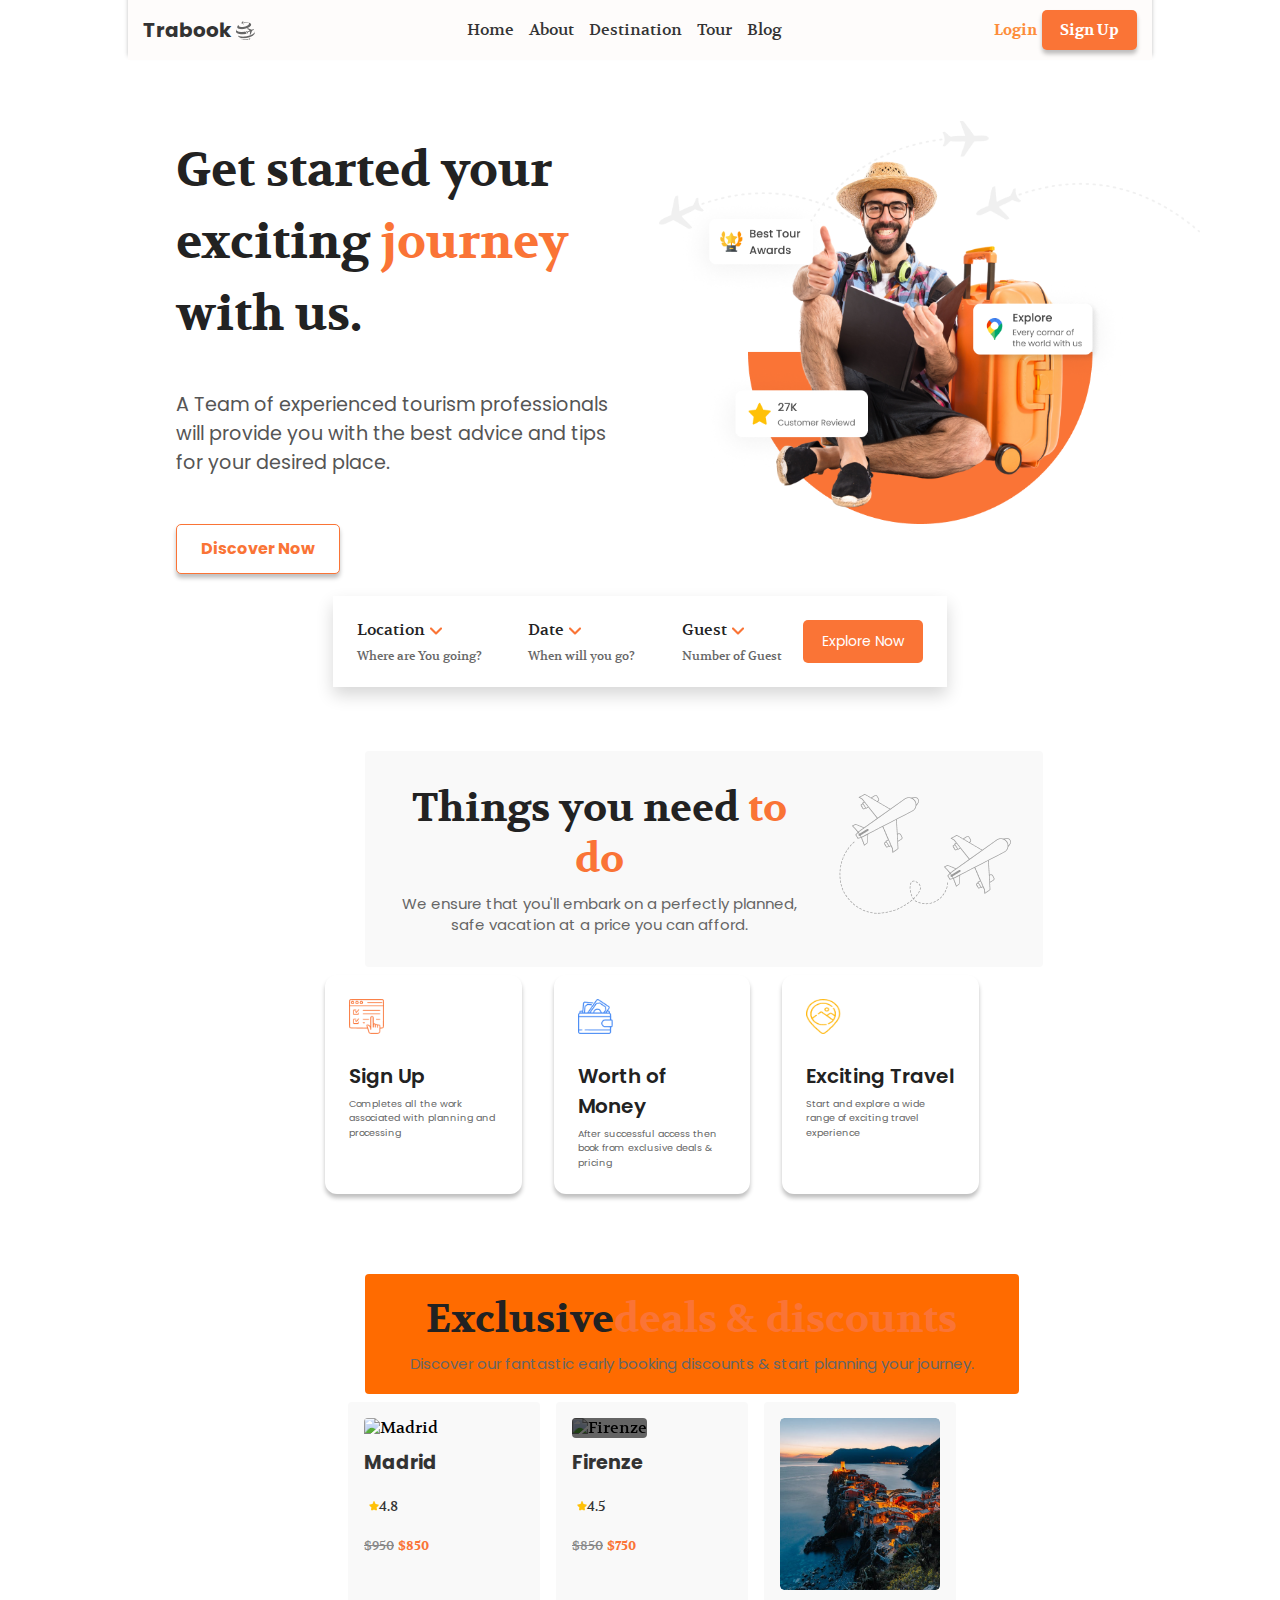
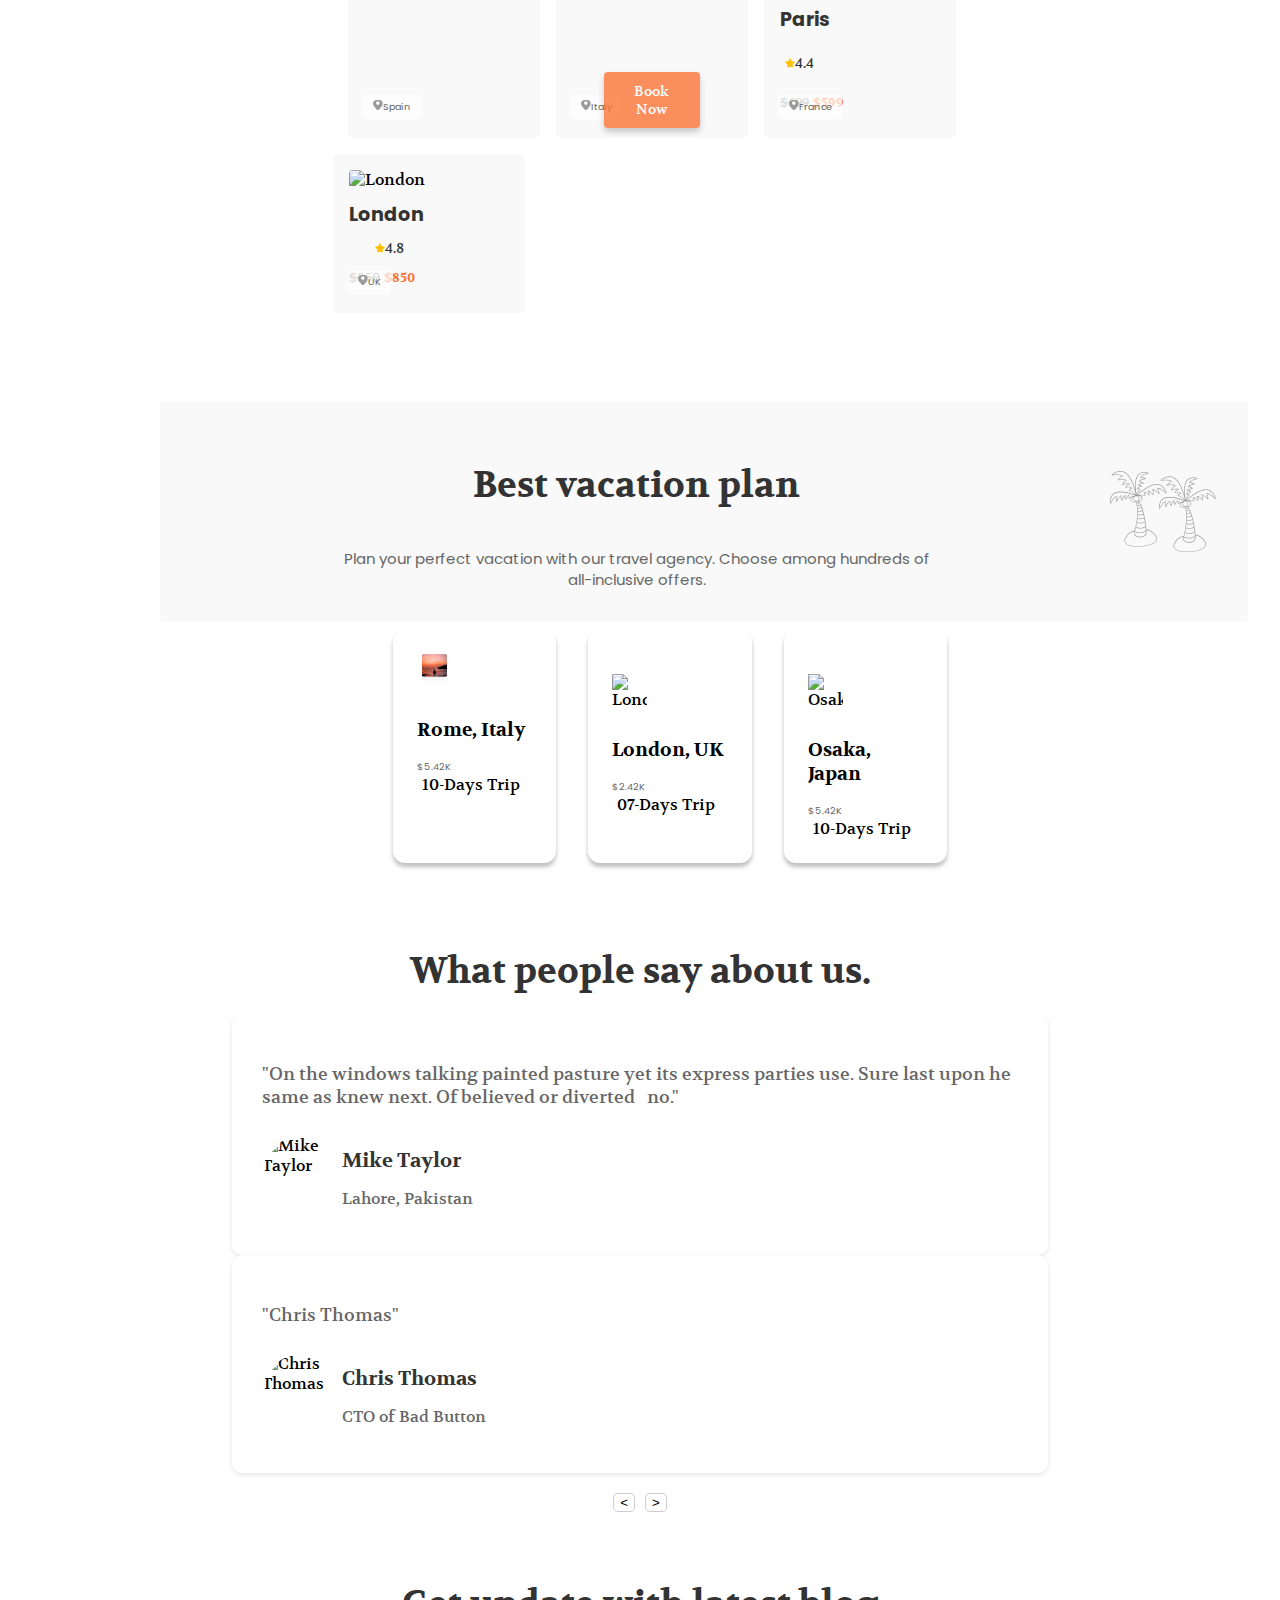
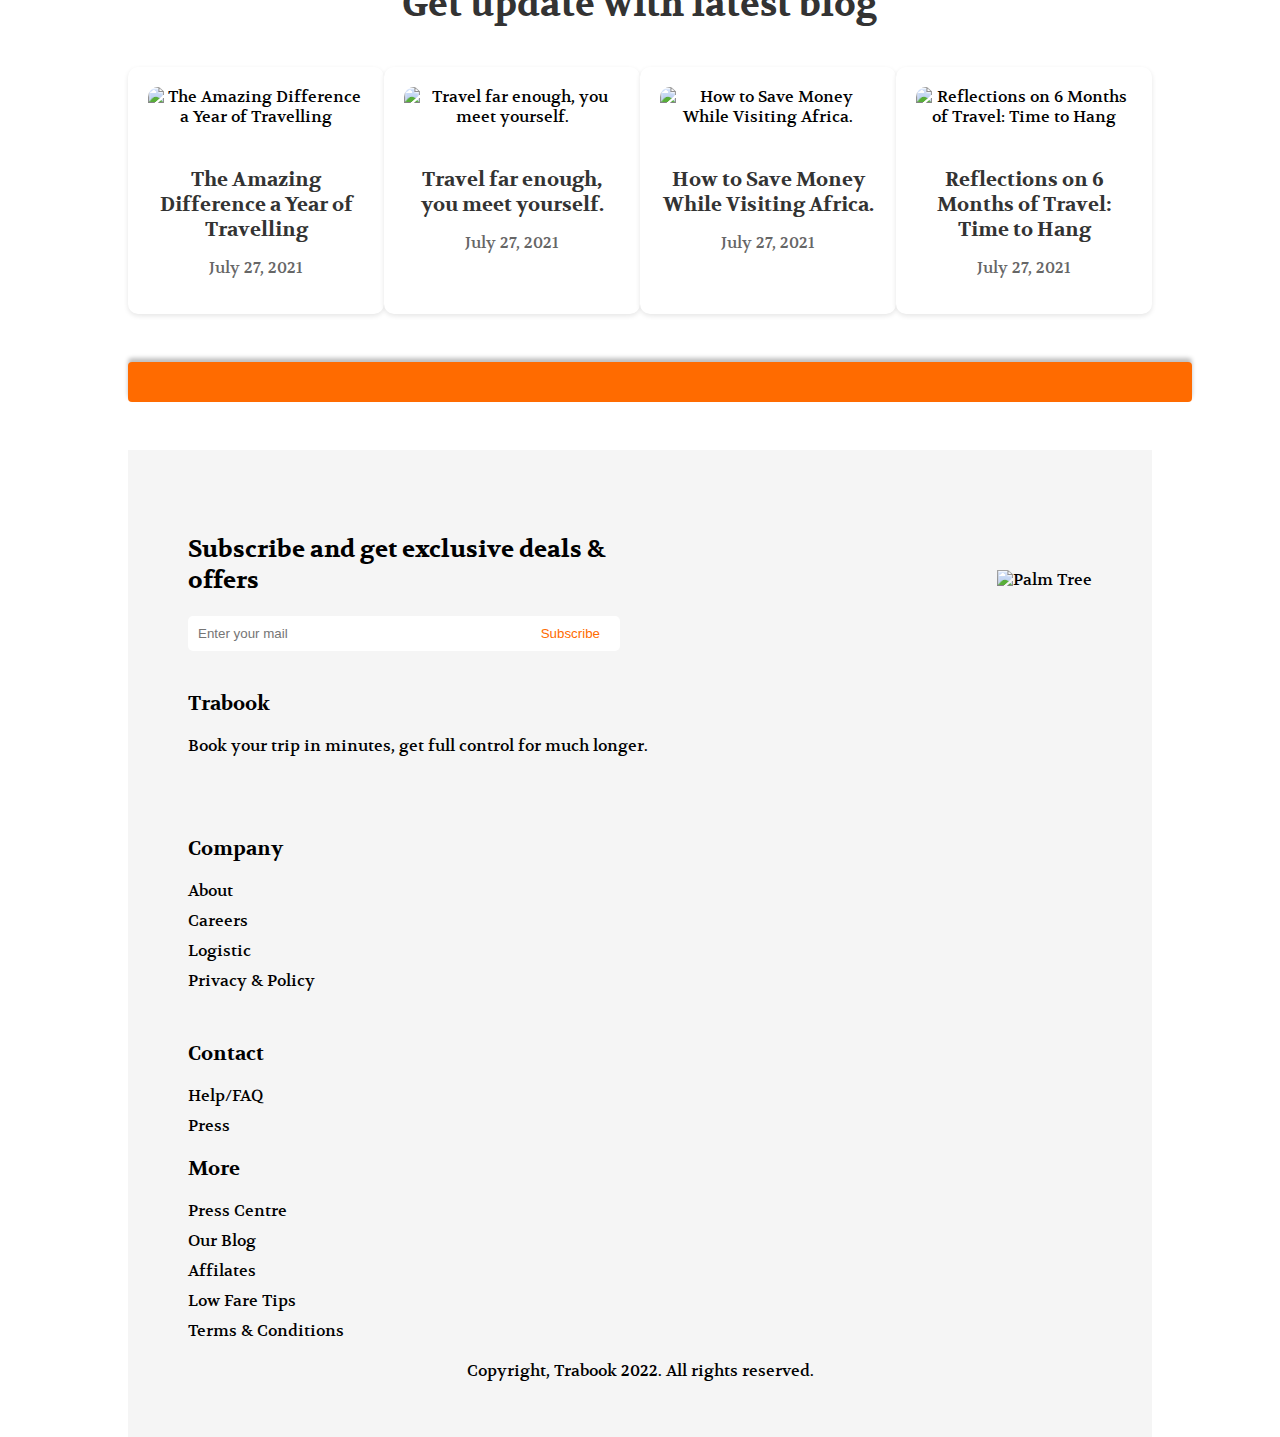
==== commit 46c20265: "Exclusive Containerdone" ====
--- a/Travel-Landing.html
+++ b/Travel-Landing.html
@@ -113,92 +113,109 @@
       </div>
 
 
-
-      <div class="container1">
-        <h2>Exclusive deals & discounts</h2>
-        <p>Discover our fantastic early booking discounts & start planning your journey.</p>
-    
-        <div class="card-container1">   
-    
-          <div class="card1">
-            <img src="madrid.jpg" alt="Madrid">
-            <h3>Madrid</h3>
-            <p>Spain</p>
-            <div class="rating1">
-              <i class="fa fa-star"></i>
-              <i class="fa fa-star"></i>
-              <i class="fa fa-star"></i>
-              <i class="fa fa-star"></i>
-              <i class="fa fa-star-half-o"></i>
-            </div>
-            <div class="price">   
-    
-              <span>$999</span>
-              <span>$899</span>
-            </div>
-            <a href="#" class="button">Book Now</a>
-          </div>
-    
-          <div class="card1">
-            <img src="firenze.jpg" alt="Firenze">
-            <h3>Firenze</h3>
-            <p>Italy</p>
-            <div class="rating1">
-              <i class="fa fa-star"></i>
-              <i class="fa fa-star"></i>
-              <i class="fa fa-star"></i>
-              <i class="fa fa-star"></i>
-              <i class="fa fa-star-half-o"></i>
-            </div>
-            <div class="price">   
-    
-              <span>$999</span>
-              <span>$799</span>
-            </div>
-            <a href="#" class="button">Book Now</a>
-          </div>
-    
-          <div class="card1">
-            <img src="paris.jpg" alt="Paris">
-            <h3>Paris</h3>
-            <p>France</p>
-            <div class="rating1">
-              <i class="fa fa-star"></i>
-              <i class="fa fa-star"></i>
-              <i class="fa fa-star"></i>
-              <i class="fa fa-star"></i>
-              <i class="fa fa-star-half-o"></i>
-            </div>
-            <div class="price">   
-    
-              <span>$999</span>
-              <span>$599</span>
-            </div>
-            <a href="#" class="button">Book Now</a>
-          </div>
-    
-          <div class="card1">
-            <img src="london.jpg" alt="London">
-            <h3>London</h3>
-            <p>UK</p>
-            <div class="rating1">
-              <span>$999</span>
-              <span>$899</span>
-            </div>
-            <a href="#" class="button">Book Now</a>
-          </div>
-        </div>
-      </div>
+<!-- Container1  Section -->
+<div class="container1">
+  <div class="header1">
+    <div class="content">
+    <h1>Exclusive<span class="highlight1">deals & discounts</span></h1>
+    <p>Discover our fantastic early booking discounts & start planning your journey.</p></div>
+  </div>
+
+  <div class="card1-container">
+    <!-- Card 1 -->
+    <div class="card1">
+      <div class="imag">
+        <img src="madrid.png" alt="Madrid"></div>
+        <h3>Madrid</h3>
+        
+        <div class="rating">
+            <span><img src="star.png" alt="star">4.8</span>
+          <p><img src="Loc.png" alt="Location">Spain</p>
+        </div>
+        <div class="price">
+          <span class="old-price">$950</span>
+          <span class="new-price">$850</span>
+        </div>
+      
+    </div>
+    <!-- Card 2 -->
+    <div class="card1">
+      <div class="imag">
+        <img src="firenze.png" alt="Firenze"></div>
+        <h3>Firenze</h3>
+       
+        <div class="rating">
+          
+          <span><img src="star.png" alt="star">4.5</span>
+          <p><img src="Loc.png" alt="Location">Italy</p>
+        </div>
+        <div class="price">
+          <span class="old-price">$850</span>
+          <span class="new-price">$750</span>
+        </div>
+        <div class="book-now">Book Now</div>
+      
+    </div>
+
+    <!-- Card 3 -->
+    <div class="card1">
+      <div class="imag">
+        <img src="paris.png" alt="Paris"></div>
+        <h3>Paris</h3>
+          <div class="rating">
+          
+          <span><img src="star.png" alt="star">4.4</span>
+          <p><img src="Loc.png" alt="Location">France</p>
+        </div>
+        <div class="price">
+          <span class="old-price">$699</span>
+          <span class="new-price">$599</span>
+        </div>
+      
+    </div>
+    </div>
+    </div>
+
+    <!-- Card 4 -->
+    <div class="card1">
+      <div class="imag">
+        <img src="london.png" alt="London">
+        <h3>London</h3>
+        
+        <div class="rating">
+          
+          <span><img src="star.png" alt="star">4.8</span>
+          <p><img src="Loc.png" alt="Location">UK</p>
+        </div>
+        <div class="price">
+          <span class="old-price">$850</span>
+          <span class="new-price">$850</span>
+        </div>
+      </div>
+    </div>
+  </div>
+</div>
+
+
+
+
+
+
 
 
       <div class="container2">
+        <div class="top-card1">
+          <div class="text-content1">
         <h2>Best vacation plan</h2>
         <p>Plan your perfect vacation with our travel agency. Choose among hundreds of all-inclusive offers.</p>
-    
-        <div class="card-container2">   
-    
-          <div class="card2">
-            <img src="rome.jpg" alt="Rome">
+      </div>
+      <div class="icon1">
+        <img src="tree.png" alt="Tree Icon">
+      </div>
+    </div>
+     <div class="card-container2">   
+              <div class="card2">
+            <img src="italy.png" alt="Rome">
             <h3>Rome, Italy</h3>
             <p>$5.42K</p>
             <div class="details">
@@ -215,7 +232,7 @@
     
           <div class="card2">   
     
-            <img src="london.jpg" alt="London">
+            <img src="lond.png" alt="London">
             <h3>London, UK</h3>
             <p>$2.42K</p>
             <div class="details">
@@ -232,7 +249,7 @@
     
           <div class="card2">   
     
-            <img src="osaka.jpg" alt="Osaka">
+            <img src="japan.png" alt="Osaka">
             <h3>Osaka, Japan</h3>
             <p>$5.42K</p>
             <div class="details">
--- a/style1.css
+++ b/style1.css
@@ -394,131 +394,310 @@
 
 
 
-
-    .container1 {
-    max-width: 1200px;
-    margin: 0 auto;
-    padding:   
-   40px;
+/* Container1 Styling */
+.container1 {
+   display: flex;
+  flex-direction: column;
+  align-items: center;
+  width: 100%; 
+  max-width: 1400px; 
+  padding: 1rem 2rem 1rem 2rem;
+  }
+/* Header */
+.header1 {
+  display: flex;
+  justify-content: space-between;
+  align-items: center;
+  padding: 2rem; 
+  background-color: #f9f9f9;
+  border-radius: 4px;
+  width: 100%; 
+  max-width: 1200px; 
+  margin: 3rem auto; 
+  overflow: hidden;  
+ 
+}
+
+.content {
+  text-align: center; 
+  margin: 0 auto; 
+  max-width: 600px; 
+  flex: 1;
+}
+
+.content h1 {
+  font-family: "Volkhov", serif;
+  font-weight: bold;
+  font-size: 2.5rem;
+  font-weight: 700;
+  color: #222222;
+  text-align: center; 
+  margin-bottom: 0.5rem;
+}
+.highlight1
+{
+color:#FA7436
+}
+.content p {
+  font-family: 'Poppins', sans-serif;
+  color: #666666;
+  font-size: 15px;
+  text-align: center;
+  word-wrap: break-word;
+  line-height: 1.4;
+  margin: 0; 
+  padding: 0; 
+}
+
+/* Card container */
+.card1-container {
+  display: flex;
+  justify-content: space-between;
+  gap: 1rem;
+  margin-top: -40px;
+  margin-left: -40px;
+  position: relative;
+  flex-wrap: nowrap;
+  overflow-x: auto;
+}
+
+/* Cards */
+.card1 {
+  display: flex;
+  flex-direction: column;
+  align-items: flex-start;
+  background-color: #f9f9f9;
+  border-radius: 4px;
+  padding: 1rem;
+  width: 160px;
+  position: relative; 
+}
+
+.card1 img {
+  width: 100%;
+  height: auto;
+  border-radius: 4px;
+  object-fit: cover;
+}
+
+.card1 h3 {
+  font-size: 1.2rem;
+  margin: 10px 0;
+  color: #333;
+  font-family: 'Poppins', sans-serif;
+}
+
+.card1 p {
+  font-size: 0.6rem;
+  font-family: 'Poppins', sans-serif;
+  color: #666666;
+  position: absolute;
+  bottom: 10px;
+  left: 15px;
+  background: rgba(255, 255, 255, 0.7);
+  padding: 5px 10px;
+  border-radius: 5px;
+}
+
+/* Rating */
+.rating {
+  display: flex;
+  align-items: center;
+  justify-content: center;
+  gap: 2px;
+  margin: 10px 0;
+}
+
+.rating span {
+  font-size: 0.9rem;
+  color: #333;
+  margin-left: 5px;
+}
+
+.rating img {
+  width: 10px;
+  height: 10px;
+}
+
+/* Price */
+.price {
+  margin: 10px 0;
+}
+
+.old-price {
+  text-decoration: line-through;
+  color: #888;
+  font-size: 0.8rem;
+}
+
+.new-price {
+  color: #FA7436;
+  font-weight: bold;
+  font-size: 0.8rem;
+}
+
+/* Apply a dark fade effect (night effect) to the second image only */
+.card1:nth-child(2) .imag {
+  position: relative; /* Ensure the overlay can be positioned inside this container */
+}
+
+.card1:nth-child(2) .imag img {
+  width: 100%;
+  height: auto;
+  border-radius: 4px;
+  object-fit: cover;
+  filter: brightness(0.9); /* Darken the image to create the night effect */
+}
+
+/* Dark overlay effect on the image only */
+.card1:nth-child(2) .imag::after {
+  content: ''; /* Create a pseudo-element */
+  position: absolute;
+  top: 0;
+  left: 0;
+  width: 100%;
+  height: 100%;
+  background: rgba(0, 0, 0, 0.6); /* Dark semi-transparent overlay */
+  border-radius: 4px;
+  z-index: 1; /* Make sure the overlay is on top of the image */
+}
+
+/* Book Now button - keeps the button visible and clickable */
+.card1:nth-child(2) .book-now {
+  position: absolute;
+  bottom: 10px;
+  left: 50%;
+  transform: translateX(-50%);
+  background-color: rgba(250, 116, 54, 0.8); /* Semi-transparent orange button */
+  color: white;
+  padding: 10px 20px;
+  font-size: 0.9rem;
+  border-radius: 4px;
+  cursor: pointer;
+  z-index: 2; /* Ensure the button is above the overlay */
+  text-align: center;
+  box-shadow: 0px 4px 6px rgba(0, 0, 0, 0.2);
+}
+
+
+/*container2*/
+
+  .container2 {
+    display: flex;
+  flex-direction: column;
+  align-items: center;
+  width: 100%; 
+  max-width: 1400px; 
+  padding: 1rem 2rem 1rem 2rem;
+  }
+  .top-card1 {
+    display: flex;
+    justify-content: space-between;
+    align-items: center;
+    padding: 2rem; 
+    background-color: #f9f9f9;
+    border-radius: 4px;
+    width: 100%; 
+    max-width: 1200px; 
+    margin: 3rem auto; 
+    overflow: hidden; 
+    
+  }
+  
+  .text-content1 {
+    text-align: center; 
+    margin: 0 auto; 
+    max-width: 600px; 
+    flex: 1;
+  }
+  
+  .text-content1 h1 {
+    font-family: "Volkhov", serif;
+    font-weight: bold;
+    font-size: 2.5rem;
+    font-weight: 700;
+    color: #222222;
+    text-align: center; 
+    margin-bottom: 0.5rem;
+  }
+
+  .text-content1 p {
+    font-family: 'Poppins', sans-serif;
+    color: #666666;
+    font-size: 15px;
     text-align: center;
-  }
-  .container1 h2 {
-    font-size: 36px;
-    font-weight: bold;
-    color: #333;
-  }
-
-  .container1 p {
-    font-size: 18px;
-    color: #666;
-    margin-bottom: 20px;
-  }
-  .card-container1 {
+    word-wrap: break-word;
+    line-height: 1.4;
+    margin: 0; 
+    padding: 0; 
+  }
+  
+  .icon1 {
+    flex-shrink: 0; 
+    margin-left: 1.8rem;
+  }
+  
+  .icon1 img {
+    max-width: 100%;
+      display: block;
+  }
+  
+  
+  .card-container2 {
     display: flex;
     justify-content: space-between;
-    margin-top: 40px;
-  }
-  
-  .card1 {
-    background-color: #fff;
-    border-radius: 10px;
-    box-shadow: 0 2px 5px rgba(0, 0, 0, 0.1);
-    padding: 30px;
-    text-align: center;
-    width: 23%;
-  }
-  .card1 img {
+    gap: 2rem; 
+    margin-top: -40px; 
+    margin-left: -40px;
+    position: relative;
+  } 
+  
+  
+  .card2 {
+    display: flex;
+    flex-direction: column;
+    align-items: flex-start; /
+    background-color: #f9f9f9;
+    border-radius: 12px;
+    box-shadow: -webkit-box-shadow: 0px 4px 4px 0px rgba(0,0,0,0.25);
+    -moz-box-shadow: 0px 4px 4px 0px rgba(0,0,0,0.25);
+    box-shadow: 0px 4px 4px 0px rgba(0,0,0,0.25);;
+    padding: 1.5rem; 
     width: 100%;
-    height: 200px;
-    object-fit: cover;
-    border-radius: 10px 10px 0 0;
-    margin-bottom: 20px;
-  }
-  
-  .card1 h3 {
-    font-size: 24px;
-    font-weight: bold;
-    color: #333;
+    max-width: 320px; 
+    box-sizing: border-box;
+  }
+  .card2 img {
+    width: 35px; 
+    height: 35px; 
     margin-bottom: 10px;
   }
   
-  .card1 p {
-    color: #666;
-    margin-bottom: 10px;
-  }
-  
-  .rating1 {
-    color: #ff9900;
-    margin-bottom: 10px;
-  }
-  
-  .price {
-    font-size: 18px;
-    font-weight: bold;
-    color: #333;
-    margin-bottom: 20px;
-  }
-
-
-
-  .container2 {
-    max-width: 1200px;
-    margin: 0 auto;
-    padding:   
-   40px;
-    text-align: center;
-  }
-  
-  .container2  h2 {
-    font-size: 36px;
-    font-weight: bold;
-    color: #333;
-  }
-  
-  .container2  p {
-    font-size: 18px;
-    color: #666;
-    margin-bottom: 20px;
-  }
-  
-  .card-container2 {
-    display: flex;
-    justify-content: space-between;
-    margin-top: 40px;
-  }
-  
-  .card2 {
-    background-color: #fff;
-    border-radius: 10px;
-    box-shadow: 0 2px 5px rgba(0, 0, 0, 0.1);
-    padding: 30px;
-    text-align: center;
-    width: 30%;
-  }
-  
-  .card2 img {
-    width: 100%;
-    height: 200px;
-    object-fit: cover;
-    border-radius: 10px 10px 0 0;
-    margin-bottom: 20px;
-  }
-  
-  .card2 h3 {
-    font-size: 24px;
-    font-weight: bold;
-    color: #333;
-    margin-bottom: 10px;
-  }
+  .card-content {
+    display: flex;
+    flex-direction: column;
+    align-items: flex-start; 
+    
+  }
+  
+  .card2 h2 {
+    font-size: 1.25rem;
+    font-family: 'Poppins', sans-serif;
+    font-weight: 600;
+    color: #222222;
+    margin-bottom: 6px;
+    
+     }
   
   .card2 p {
-    font-size: 18px;
-    font-weight: bold;
-    color: #ff9900;
-    margin-bottom: 20px;
-  }
-  
-  .details {
+    font-size: 0.6rem;
+    font-family: 'Poppins', sans-serif;
+    color: #666666;
+      margin: 0; 
+      line-height: 1.5;
+  }
+  
+    .details {
     display: flex;
     justify-content: space-between;
     align-items: center;
@@ -538,6 +717,10 @@
   }
 
 
+
+
+
+  
 
   .container3 {
     max-width: 1200px;
